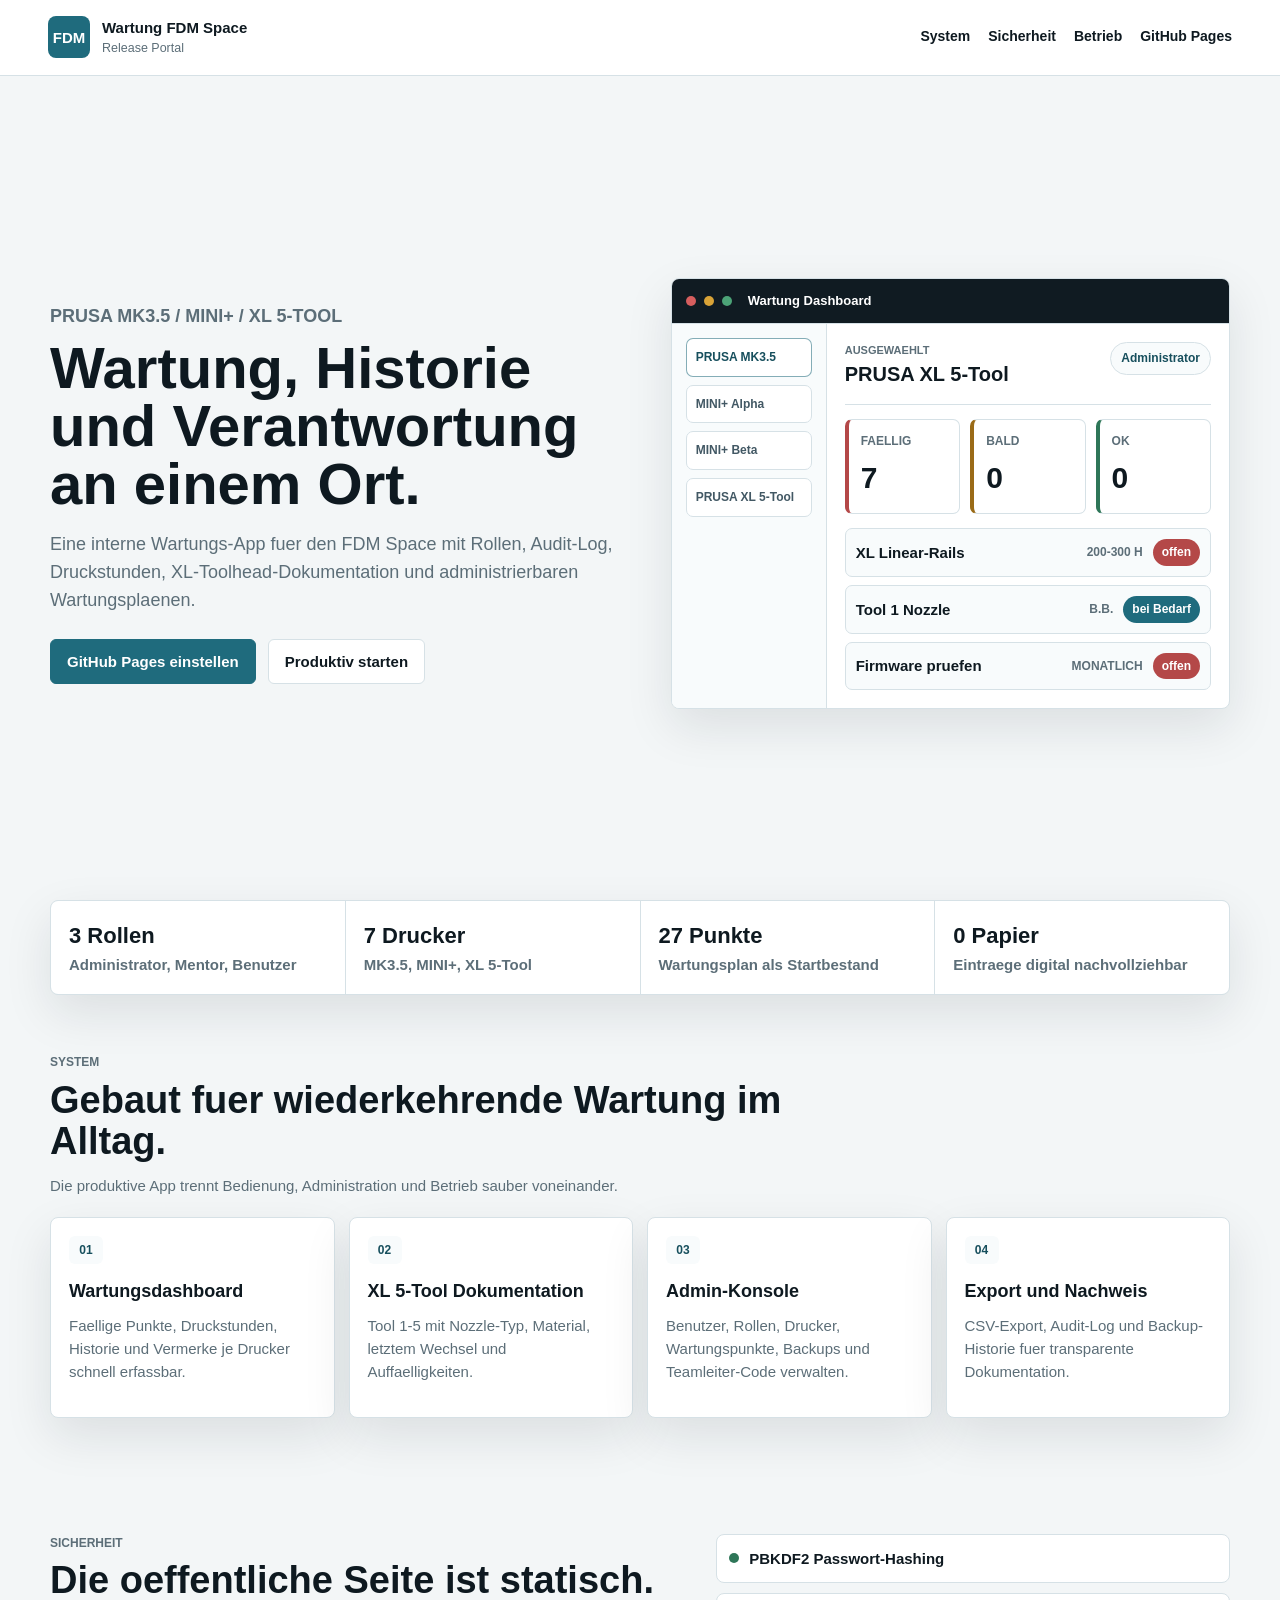
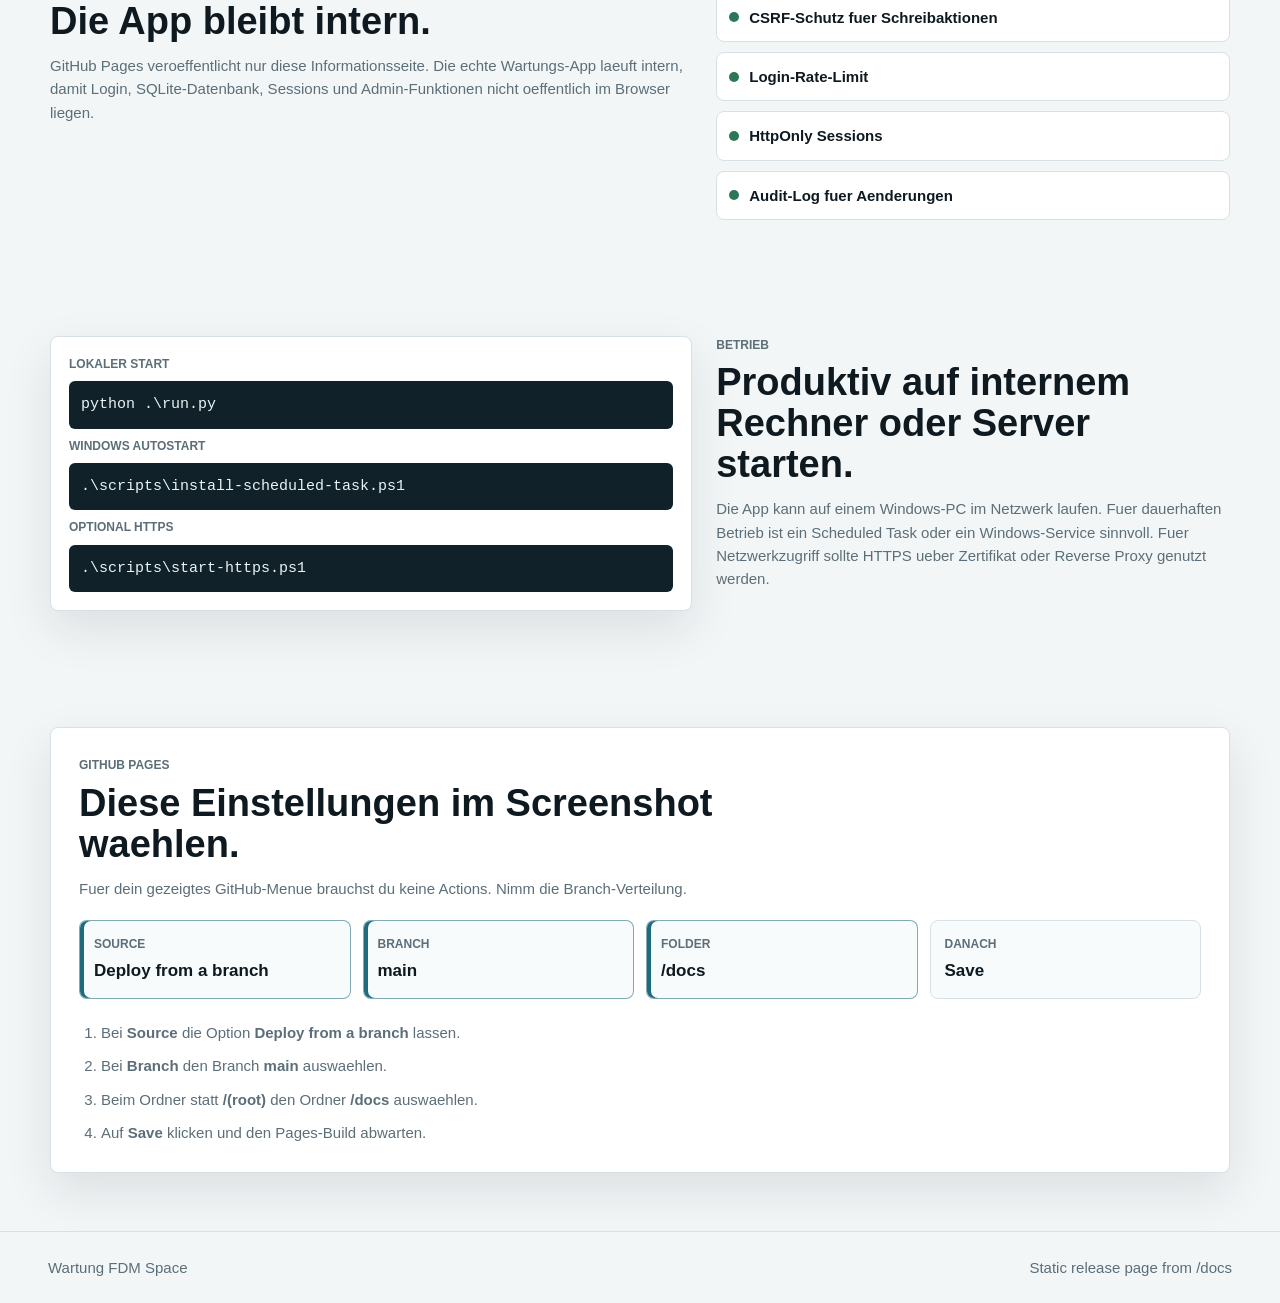
==== docs/index.html @ ca6643d9 "Version 1.0" ====
<!doctype html>
<html lang="de">
<head>
  <meta charset="utf-8">
  <meta name="viewport" content="width=device-width, initial-scale=1">
  <title>Wartung FDM Space</title>
  <meta name="description" content="Professionelle Wartungsverwaltung fuer PRUSA MK3.5, MINI+ und XL 5-Tool Drucker im FDM Space.">
  <meta name="theme-color" content="#1f6b7d">
  <link rel="stylesheet" href="assets/site.css">
</head>
<body>
  <header class="site-header">
    <a class="brand" href="#top" aria-label="Wartung FDM Space">
      <span class="brand-mark">FDM</span>
      <span>
        <strong>Wartung FDM Space</strong>
        <small>Release Portal</small>
      </span>
    </a>
    <nav aria-label="Seitennavigation">
      <a href="#system">System</a>
      <a href="#security">Sicherheit</a>
      <a href="#deployment">Betrieb</a>
      <a href="#pages">GitHub Pages</a>
    </nav>
  </header>

  <main id="top">
    <section class="hero">
      <div class="hero-copy">
        <p class="eyebrow">PRUSA MK3.5 / MINI+ / XL 5-Tool</p>
        <h1>Wartung, Historie und Verantwortung an einem Ort.</h1>
        <p>
          Eine interne Wartungs-App fuer den FDM Space mit Rollen, Audit-Log,
          Druckstunden, XL-Toolhead-Dokumentation und administrierbaren
          Wartungsplaenen.
        </p>
        <div class="hero-actions">
          <a class="button primary" href="#pages">GitHub Pages einstellen</a>
          <a class="button" href="#deployment">Produktiv starten</a>
        </div>
      </div>

      <section class="product-frame" aria-label="Dashboard Vorschau">
        <div class="product-toolbar">
          <span class="dot"></span>
          <span class="dot"></span>
          <span class="dot"></span>
          <strong>Wartung Dashboard</strong>
        </div>
        <div class="product-layout">
          <aside>
            <span class="active">PRUSA MK3.5</span>
            <span>MINI+ Alpha</span>
            <span>MINI+ Beta</span>
            <span>PRUSA XL 5-Tool</span>
          </aside>
          <div class="product-main">
            <div class="product-head">
              <div>
                <small>Ausgewaehlt</small>
                <strong>PRUSA XL 5-Tool</strong>
              </div>
              <em>Administrator</em>
            </div>
            <div class="metric-row">
              <article><span>Faellig</span><strong>7</strong></article>
              <article><span>Bald</span><strong>0</strong></article>
              <article><span>Ok</span><strong>0</strong></article>
            </div>
            <div class="task-list">
              <div><strong>XL Linear-Rails</strong><span>200-300 h</span><b>offen</b></div>
              <div><strong>Tool 1 Nozzle</strong><span>b.B.</span><b class="neutral">bei Bedarf</b></div>
              <div><strong>Firmware pruefen</strong><span>monatlich</span><b>offen</b></div>
            </div>
          </div>
        </div>
      </section>
    </section>

    <section class="trust-strip" aria-label="Kernfunktionen">
      <div><strong>3 Rollen</strong><span>Administrator, Mentor, Benutzer</span></div>
      <div><strong>7 Drucker</strong><span>MK3.5, MINI+, XL 5-Tool</span></div>
      <div><strong>27 Punkte</strong><span>Wartungsplan als Startbestand</span></div>
      <div><strong>0 Papier</strong><span>Eintraege digital nachvollziehbar</span></div>
    </section>

    <section id="system" class="section">
      <div class="section-title">
        <p class="eyebrow">System</p>
        <h2>Gebaut fuer wiederkehrende Wartung im Alltag.</h2>
        <p>Die produktive App trennt Bedienung, Administration und Betrieb sauber voneinander.</p>
      </div>
      <div class="cards">
        <article>
          <span class="card-kicker">01</span>
          <h3>Wartungsdashboard</h3>
          <p>Faellige Punkte, Druckstunden, Historie und Vermerke je Drucker schnell erfassbar.</p>
        </article>
        <article>
          <span class="card-kicker">02</span>
          <h3>XL 5-Tool Dokumentation</h3>
          <p>Tool 1-5 mit Nozzle-Typ, Material, letztem Wechsel und Auffaelligkeiten.</p>
        </article>
        <article>
          <span class="card-kicker">03</span>
          <h3>Admin-Konsole</h3>
          <p>Benutzer, Rollen, Drucker, Wartungspunkte, Backups und Teamleiter-Code verwalten.</p>
        </article>
        <article>
          <span class="card-kicker">04</span>
          <h3>Export und Nachweis</h3>
          <p>CSV-Export, Audit-Log und Backup-Historie fuer transparente Dokumentation.</p>
        </article>
      </div>
    </section>

    <section id="security" class="section split">
      <div>
        <p class="eyebrow">Sicherheit</p>
        <h2>Die oeffentliche Seite ist statisch. Die App bleibt intern.</h2>
        <p>
          GitHub Pages veroeffentlicht nur diese Informationsseite. Die echte Wartungs-App
          laeuft intern, damit Login, SQLite-Datenbank, Sessions und Admin-Funktionen
          nicht oeffentlich im Browser liegen.
        </p>
      </div>
      <div class="check-list">
        <span>PBKDF2 Passwort-Hashing</span>
        <span>CSRF-Schutz fuer Schreibaktionen</span>
        <span>Login-Rate-Limit</span>
        <span>HttpOnly Sessions</span>
        <span>Audit-Log fuer Aenderungen</span>
      </div>
    </section>

    <section id="deployment" class="section split reverse">
      <div class="code-card">
        <span>Lokaler Start</span>
        <code>python .\run.py</code>
        <span>Windows Autostart</span>
        <code>.\scripts\install-scheduled-task.ps1</code>
        <span>Optional HTTPS</span>
        <code>.\scripts\start-https.ps1</code>
      </div>
      <div>
        <p class="eyebrow">Betrieb</p>
        <h2>Produktiv auf internem Rechner oder Server starten.</h2>
        <p>
          Die App kann auf einem Windows-PC im Netzwerk laufen. Fuer dauerhaften Betrieb
          ist ein Scheduled Task oder ein Windows-Service sinnvoll. Fuer Netzwerkzugriff
          sollte HTTPS ueber Zertifikat oder Reverse Proxy genutzt werden.
        </p>
      </div>
    </section>

    <section id="pages" class="section pages-panel">
      <div class="section-title">
        <p class="eyebrow">GitHub Pages</p>
        <h2>Diese Einstellungen im Screenshot waehlen.</h2>
        <p>Fuer dein gezeigtes GitHub-Menue brauchst du keine Actions. Nimm die Branch-Verteilung.</p>
      </div>
      <div class="pages-grid">
        <article class="setting-card selected">
          <span>Source</span>
          <strong>Deploy from a branch</strong>
        </article>
        <article class="setting-card selected">
          <span>Branch</span>
          <strong>main</strong>
        </article>
        <article class="setting-card selected">
          <span>Folder</span>
          <strong>/docs</strong>
        </article>
        <article class="setting-card">
          <span>Danach</span>
          <strong>Save</strong>
        </article>
      </div>
      <ol class="steps">
        <li>Bei <strong>Source</strong> die Option <strong>Deploy from a branch</strong> lassen.</li>
        <li>Bei <strong>Branch</strong> den Branch <strong>main</strong> auswaehlen.</li>
        <li>Beim Ordner statt <strong>/(root)</strong> den Ordner <strong>/docs</strong> auswaehlen.</li>
        <li>Auf <strong>Save</strong> klicken und den Pages-Build abwarten.</li>
      </ol>
    </section>
  </main>

  <footer>
    <span>Wartung FDM Space</span>
    <span>Static release page from /docs</span>
  </footer>

  <script src="assets/site.js"></script>
</body>
</html>
---- docs/assets/site.css ----
:root {
  color-scheme: light;
  --bg: #f3f6f7;
  --panel: #ffffff;
  --panel-soft: #f8fbfc;
  --text: #0e1920;
  --muted: #5c6e78;
  --line: #d6e1e6;
  --accent: #1f6b7d;
  --accent-dark: #174f5d;
  --red: #b44848;
  --amber: #9a6b17;
  --green: #2e7658;
  --shadow: 0 18px 48px rgba(22, 34, 42, .10);
}

* {
  box-sizing: border-box;
}

html {
  scroll-behavior: smooth;
}

body {
  margin: 0;
  min-height: 100vh;
  background: var(--bg);
  color: var(--text);
  font: 15px/1.55 "Segoe UI", Arial, sans-serif;
  letter-spacing: 0;
}

a {
  color: inherit;
}

.site-header {
  position: sticky;
  top: 0;
  z-index: 10;
  display: flex;
  align-items: center;
  justify-content: space-between;
  gap: 24px;
  border-bottom: 1px solid var(--line);
  background: rgba(255, 255, 255, .95);
  backdrop-filter: blur(12px);
  padding: 16px 48px;
}

.brand {
  display: inline-flex;
  align-items: center;
  gap: 12px;
  text-decoration: none;
}

.brand-mark {
  display: inline-grid;
  place-items: center;
  width: 42px;
  height: 42px;
  border-radius: 8px;
  background: var(--accent);
  color: #fff;
  font-weight: 900;
}

.brand strong,
.brand small {
  display: block;
}

.brand small,
.eyebrow,
p,
li {
  color: var(--muted);
}

nav {
  display: flex;
  gap: 18px;
  font-size: 14px;
  font-weight: 800;
}

nav a {
  text-decoration: none;
}

main {
  width: min(1180px, calc(100% - 36px));
  margin: 0 auto;
}

.hero {
  display: grid;
  grid-template-columns: minmax(0, 1fr) minmax(390px, .95fr);
  gap: 32px;
  align-items: center;
  min-height: calc(100vh - 76px);
  padding: 56px 0 44px;
}

.hero-copy {
  min-width: 0;
}

.eyebrow {
  margin: 0 0 8px;
  font-size: 12px;
  font-weight: 900;
  text-transform: uppercase;
}

h1,
h2,
h3,
p {
  margin-top: 0;
}

h1 {
  max-width: 780px;
  margin-bottom: 18px;
  font-size: 58px;
  line-height: 1;
  overflow-wrap: normal;
}

h2 {
  margin-bottom: 12px;
  font-size: 38px;
  line-height: 1.08;
}

h3 {
  margin-bottom: 8px;
  font-size: 18px;
}

.hero-copy p {
  max-width: 620px;
  font-size: 18px;
}

.hero-actions {
  display: flex;
  flex-wrap: wrap;
  gap: 12px;
  margin-top: 24px;
}

.button {
  display: inline-flex;
  align-items: center;
  justify-content: center;
  min-height: 44px;
  border: 1px solid var(--line);
  border-radius: 6px;
  background: #fff;
  color: var(--text);
  font-weight: 900;
  padding: 10px 16px;
  text-decoration: none;
}

.button.primary {
  border-color: var(--accent);
  background: var(--accent);
  color: #fff;
}

.product-frame,
.trust-strip,
.code-card,
.cards article,
.pages-panel,
.not-found-card {
  border: 1px solid var(--line);
  border-radius: 8px;
  background: var(--panel);
  box-shadow: var(--shadow);
}

.product-frame {
  min-width: 0;
  overflow: hidden;
}

.product-toolbar {
  display: flex;
  align-items: center;
  gap: 8px;
  border-bottom: 1px solid var(--line);
  background: #101b22;
  color: #fff;
  padding: 12px 14px;
}

.product-toolbar strong {
  margin-left: 8px;
  font-size: 13px;
}

.dot {
  width: 10px;
  height: 10px;
  border-radius: 50%;
  background: #d2dde2;
}

.dot:first-child {
  background: #d65e5e;
}

.dot:nth-child(2) {
  background: #d9a337;
}

.dot:nth-child(3) {
  background: #4ca377;
}

.product-layout {
  display: grid;
  grid-template-columns: 155px minmax(0, 1fr);
  min-height: 360px;
}

.product-layout aside {
  display: grid;
  align-content: start;
  gap: 8px;
  border-right: 1px solid var(--line);
  background: var(--panel-soft);
  padding: 14px;
}

.product-layout aside span {
  display: block;
  border: 1px solid var(--line);
  border-radius: 7px;
  background: #fff;
  color: #425864;
  font-size: 12px;
  font-weight: 900;
  padding: 9px;
}

.product-layout aside .active {
  border-color: rgba(31, 107, 125, .55);
  color: var(--accent-dark);
}

.product-main {
  display: grid;
  gap: 14px;
  align-content: start;
  padding: 18px;
}

.product-head {
  display: flex;
  align-items: flex-start;
  justify-content: space-between;
  gap: 14px;
  border-bottom: 1px solid var(--line);
  padding-bottom: 14px;
}

.product-head small {
  display: block;
  color: var(--muted);
  font-size: 11px;
  font-weight: 900;
  text-transform: uppercase;
}

.product-head strong {
  display: block;
  font-size: 20px;
}

.product-head em {
  border: 1px solid var(--line);
  border-radius: 999px;
  background: var(--panel-soft);
  color: var(--accent-dark);
  font-size: 12px;
  font-style: normal;
  font-weight: 900;
  padding: 6px 10px;
}

.metric-row {
  display: grid;
  grid-template-columns: repeat(3, 1fr);
  gap: 10px;
}

.metric-row article {
  border: 1px solid var(--line);
  border-left: 4px solid var(--accent);
  border-radius: 7px;
  background: #fff;
  padding: 12px;
}

.metric-row article:first-child {
  border-left-color: var(--red);
}

.metric-row article:nth-child(2) {
  border-left-color: var(--amber);
}

.metric-row article:nth-child(3) {
  border-left-color: var(--green);
}

.metric-row span,
.task-list span {
  display: block;
  color: var(--muted);
  font-size: 12px;
  font-weight: 900;
  text-transform: uppercase;
}

.metric-row strong {
  display: block;
  margin-top: 4px;
  font-size: 30px;
}

.task-list {
  display: grid;
  gap: 8px;
}

.task-list div {
  display: grid;
  grid-template-columns: minmax(0, 1fr) auto auto;
  gap: 10px;
  align-items: center;
  border: 1px solid var(--line);
  border-radius: 7px;
  background: var(--panel-soft);
  padding: 10px;
}

.task-list strong {
  min-width: 0;
}

.task-list b {
  border-radius: 999px;
  background: var(--red);
  color: #fff;
  font-size: 12px;
  padding: 4px 9px;
}

.task-list b.neutral {
  background: var(--accent);
}

.trust-strip {
  display: grid;
  grid-template-columns: repeat(4, 1fr);
  gap: 1px;
  overflow: hidden;
  background: var(--line);
}

.trust-strip div {
  background: #fff;
  padding: 18px;
}

.trust-strip strong,
.trust-strip span {
  display: block;
}

.trust-strip strong {
  font-size: 22px;
}

.trust-strip span {
  color: var(--muted);
  font-weight: 700;
}

.section {
  padding: 58px 0;
}

.section-title {
  max-width: 760px;
  margin-bottom: 20px;
}

.cards {
  display: grid;
  grid-template-columns: repeat(4, 1fr);
  gap: 14px;
}

.cards article {
  padding: 18px;
}

.card-kicker {
  display: inline-flex;
  align-items: center;
  justify-content: center;
  width: 34px;
  height: 28px;
  border-radius: 6px;
  background: var(--panel-soft);
  color: var(--accent-dark);
  font-size: 12px;
  font-weight: 900;
  margin-bottom: 14px;
}

.split {
  display: grid;
  grid-template-columns: minmax(0, 1fr) minmax(320px, .8fr);
  gap: 24px;
  align-items: start;
}

.check-list {
  display: grid;
  gap: 10px;
}

.check-list span {
  display: flex;
  align-items: center;
  gap: 10px;
  border: 1px solid var(--line);
  border-radius: 8px;
  background: #fff;
  font-weight: 900;
  padding: 12px;
}

.check-list span::before {
  content: "";
  width: 10px;
  height: 10px;
  border-radius: 50%;
  background: var(--green);
  flex: 0 0 auto;
}

.code-card {
  display: grid;
  gap: 8px;
  padding: 18px;
}

.code-card span {
  color: var(--muted);
  font-size: 12px;
  font-weight: 900;
  text-transform: uppercase;
}

code {
  display: block;
  overflow-x: auto;
  border-radius: 6px;
  background: #102129;
  color: #eaf4f6;
  padding: 12px;
}

.pages-panel {
  margin: 58px 0;
  padding: 28px;
}

.pages-grid {
  display: grid;
  grid-template-columns: repeat(4, 1fr);
  gap: 12px;
  margin: 18px 0 22px;
}

.setting-card {
  border: 1px solid var(--line);
  border-radius: 8px;
  background: var(--panel-soft);
  padding: 14px;
}

.setting-card.selected {
  border-color: rgba(31, 107, 125, .55);
  box-shadow: inset 4px 0 0 var(--accent);
}

.setting-card span,
.setting-card strong {
  display: block;
}

.setting-card span {
  color: var(--muted);
  font-size: 12px;
  font-weight: 900;
  text-transform: uppercase;
}

.setting-card strong {
  margin-top: 4px;
  font-size: 17px;
}

.steps {
  display: grid;
  gap: 10px;
  margin: 0;
  padding-left: 22px;
}

footer {
  display: flex;
  justify-content: space-between;
  gap: 16px;
  border-top: 1px solid var(--line);
  margin-top: 40px;
  padding: 24px 48px;
  color: var(--muted);
}

.not-found {
  display: grid;
  place-items: center;
  padding: 24px;
}

.not-found-card {
  width: min(520px, 100%);
  padding: 28px;
}

@media (max-width: 980px) {
  .site-header,
  footer {
    align-items: flex-start;
    flex-direction: column;
    padding-left: 24px;
    padding-right: 24px;
  }

  nav {
    flex-wrap: wrap;
  }

  .hero,
  .split,
  .cards,
  .trust-strip,
  .pages-grid {
    grid-template-columns: 1fr;
  }

  .hero {
    min-height: auto;
  }

  h1 {
    font-size: 42px;
    overflow-wrap: anywhere;
  }

  h2 {
    font-size: 30px;
  }
}

@media (max-width: 620px) {
  main {
    width: min(100% - 24px, 1180px);
  }

  .site-header {
    position: static;
  }

  .product-layout,
  .metric-row,
  .task-list div {
    grid-template-columns: 1fr;
  }

  .product-layout aside {
    border-right: 0;
    border-bottom: 1px solid var(--line);
  }

  .product-head {
    flex-direction: column;
  }

  .pages-panel {
    padding: 18px;
  }
}
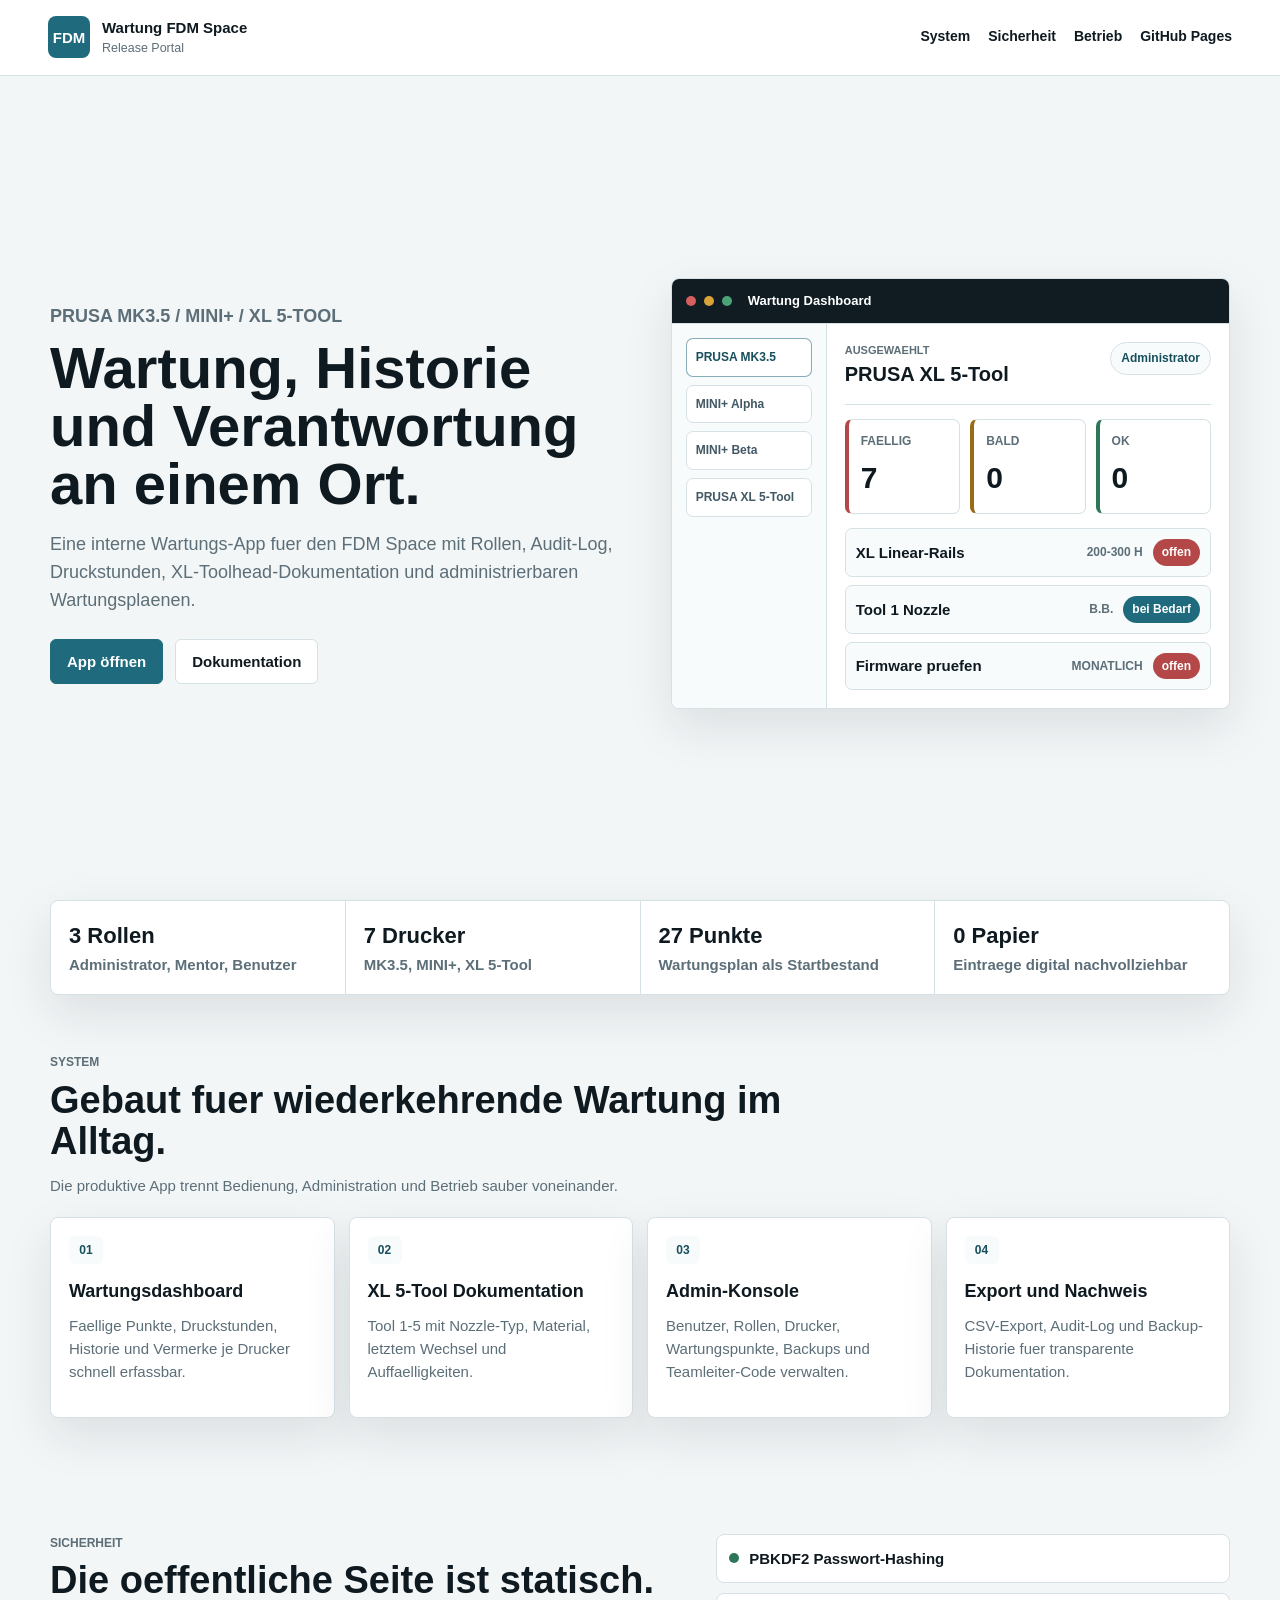
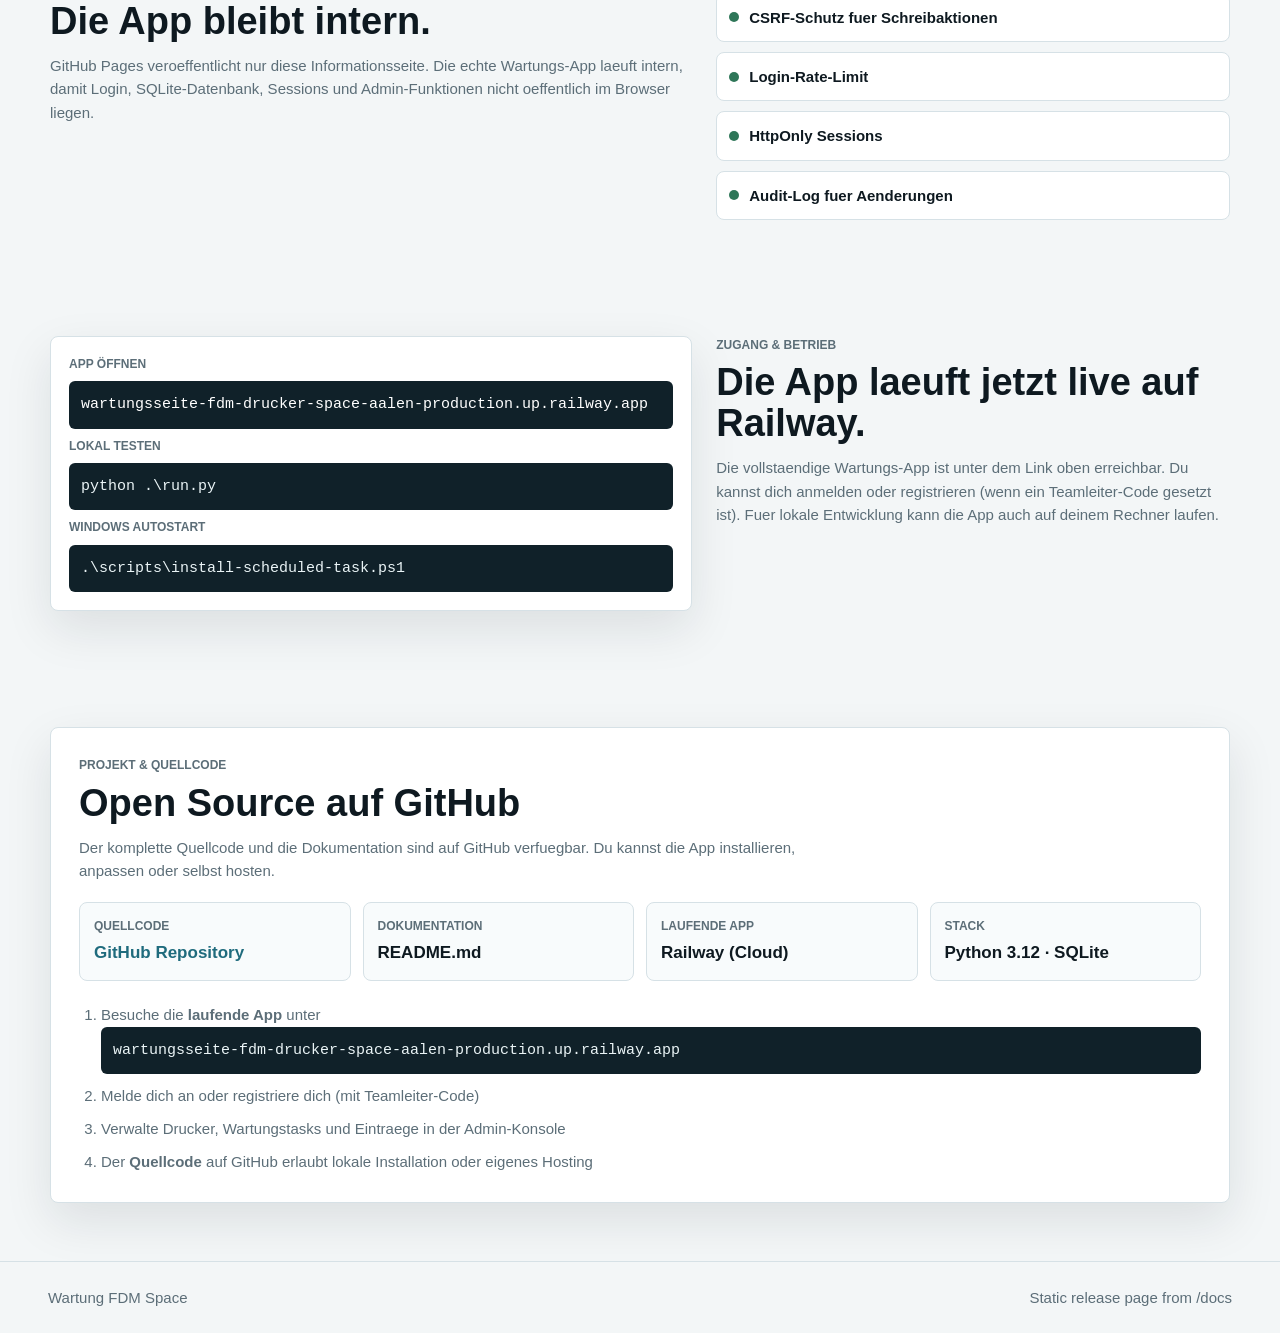
==== commit 2e13d5c7: "Version 2.2" ====
--- a/docs/index.html
+++ b/docs/index.html
@@ -36,8 +36,8 @@
           Wartungsplaenen.
         </p>
         <div class="hero-actions">
-          <a class="button primary" href="#pages">GitHub Pages einstellen</a>
-          <a class="button" href="#deployment">Produktiv starten</a>
+          <a class="button primary" href="https://wartungsseite-fdm-drucker-space-aalen-production.up.railway.app/" target="_blank">App öffnen</a>
+          <a class="button" href="#deployment">Dokumentation</a>
         </div>
       </div>
 
@@ -136,53 +136,53 @@
 
     <section id="deployment" class="section split reverse">
       <div class="code-card">
-        <span>Lokaler Start</span>
+        <span>App öffnen</span>
+        <code><a href="https://wartungsseite-fdm-drucker-space-aalen-production.up.railway.app/" target="_blank" style="color: #fff; text-decoration: none;">wartungsseite-fdm-drucker-space-aalen-production.up.railway.app</a></code>
+        <span>Lokal testen</span>
         <code>python .\run.py</code>
         <span>Windows Autostart</span>
         <code>.\scripts\install-scheduled-task.ps1</code>
-        <span>Optional HTTPS</span>
-        <code>.\scripts\start-https.ps1</code>
       </div>
       <div>
-        <p class="eyebrow">Betrieb</p>
-        <h2>Produktiv auf internem Rechner oder Server starten.</h2>
+        <p class="eyebrow">Zugang & Betrieb</p>
+        <h2>Die App laeuft jetzt live auf Railway.</h2>
         <p>
-          Die App kann auf einem Windows-PC im Netzwerk laufen. Fuer dauerhaften Betrieb
-          ist ein Scheduled Task oder ein Windows-Service sinnvoll. Fuer Netzwerkzugriff
-          sollte HTTPS ueber Zertifikat oder Reverse Proxy genutzt werden.
+          Die vollstaendige Wartungs-App ist unter dem Link oben erreichbar.
+          Du kannst dich anmelden oder registrieren (wenn ein Teamleiter-Code gesetzt ist).
+          Fuer lokale Entwicklung kann die App auch auf deinem Rechner laufen.
         </p>
       </div>
     </section>
 
     <section id="pages" class="section pages-panel">
       <div class="section-title">
-        <p class="eyebrow">GitHub Pages</p>
-        <h2>Diese Einstellungen im Screenshot waehlen.</h2>
-        <p>Fuer dein gezeigtes GitHub-Menue brauchst du keine Actions. Nimm die Branch-Verteilung.</p>
+        <p class="eyebrow">Projekt & Quellcode</p>
+        <h2>Open Source auf GitHub</h2>
+        <p>Der komplette Quellcode und die Dokumentation sind auf GitHub verfuegbar. Du kannst die App installieren, anpassen oder selbst hosten.</p>
       </div>
       <div class="pages-grid">
-        <article class="setting-card selected">
-          <span>Source</span>
-          <strong>Deploy from a branch</strong>
-        </article>
-        <article class="setting-card selected">
-          <span>Branch</span>
-          <strong>main</strong>
-        </article>
-        <article class="setting-card selected">
-          <span>Folder</span>
-          <strong>/docs</strong>
+        <article class="setting-card">
+          <span>Quellcode</span>
+          <strong><a href="https://github.com" target="_blank" style="color: #1f6b7d; text-decoration: none;">GitHub Repository</a></strong>
         </article>
         <article class="setting-card">
-          <span>Danach</span>
-          <strong>Save</strong>
+          <span>Dokumentation</span>
+          <strong>README.md</strong>
+        </article>
+        <article class="setting-card">
+          <span>Laufende App</span>
+          <strong>Railway (Cloud)</strong>
+        </article>
+        <article class="setting-card">
+          <span>Stack</span>
+          <strong>Python 3.12 · SQLite</strong>
         </article>
       </div>
       <ol class="steps">
-        <li>Bei <strong>Source</strong> die Option <strong>Deploy from a branch</strong> lassen.</li>
-        <li>Bei <strong>Branch</strong> den Branch <strong>main</strong> auswaehlen.</li>
-        <li>Beim Ordner statt <strong>/(root)</strong> den Ordner <strong>/docs</strong> auswaehlen.</li>
-        <li>Auf <strong>Save</strong> klicken und den Pages-Build abwarten.</li>
+        <li>Besuche die <strong>laufende App</strong> unter <code>wartungsseite-fdm-drucker-space-aalen-production.up.railway.app</code></li>
+        <li>Melde dich an oder registriere dich (mit Teamleiter-Code)</li>
+        <li>Verwalte Drucker, Wartungstasks und Eintraege in der Admin-Konsole</li>
+        <li>Der <strong>Quellcode</strong> auf GitHub erlaubt lokale Installation oder eigenes Hosting</li>
       </ol>
     </section>
   </main>
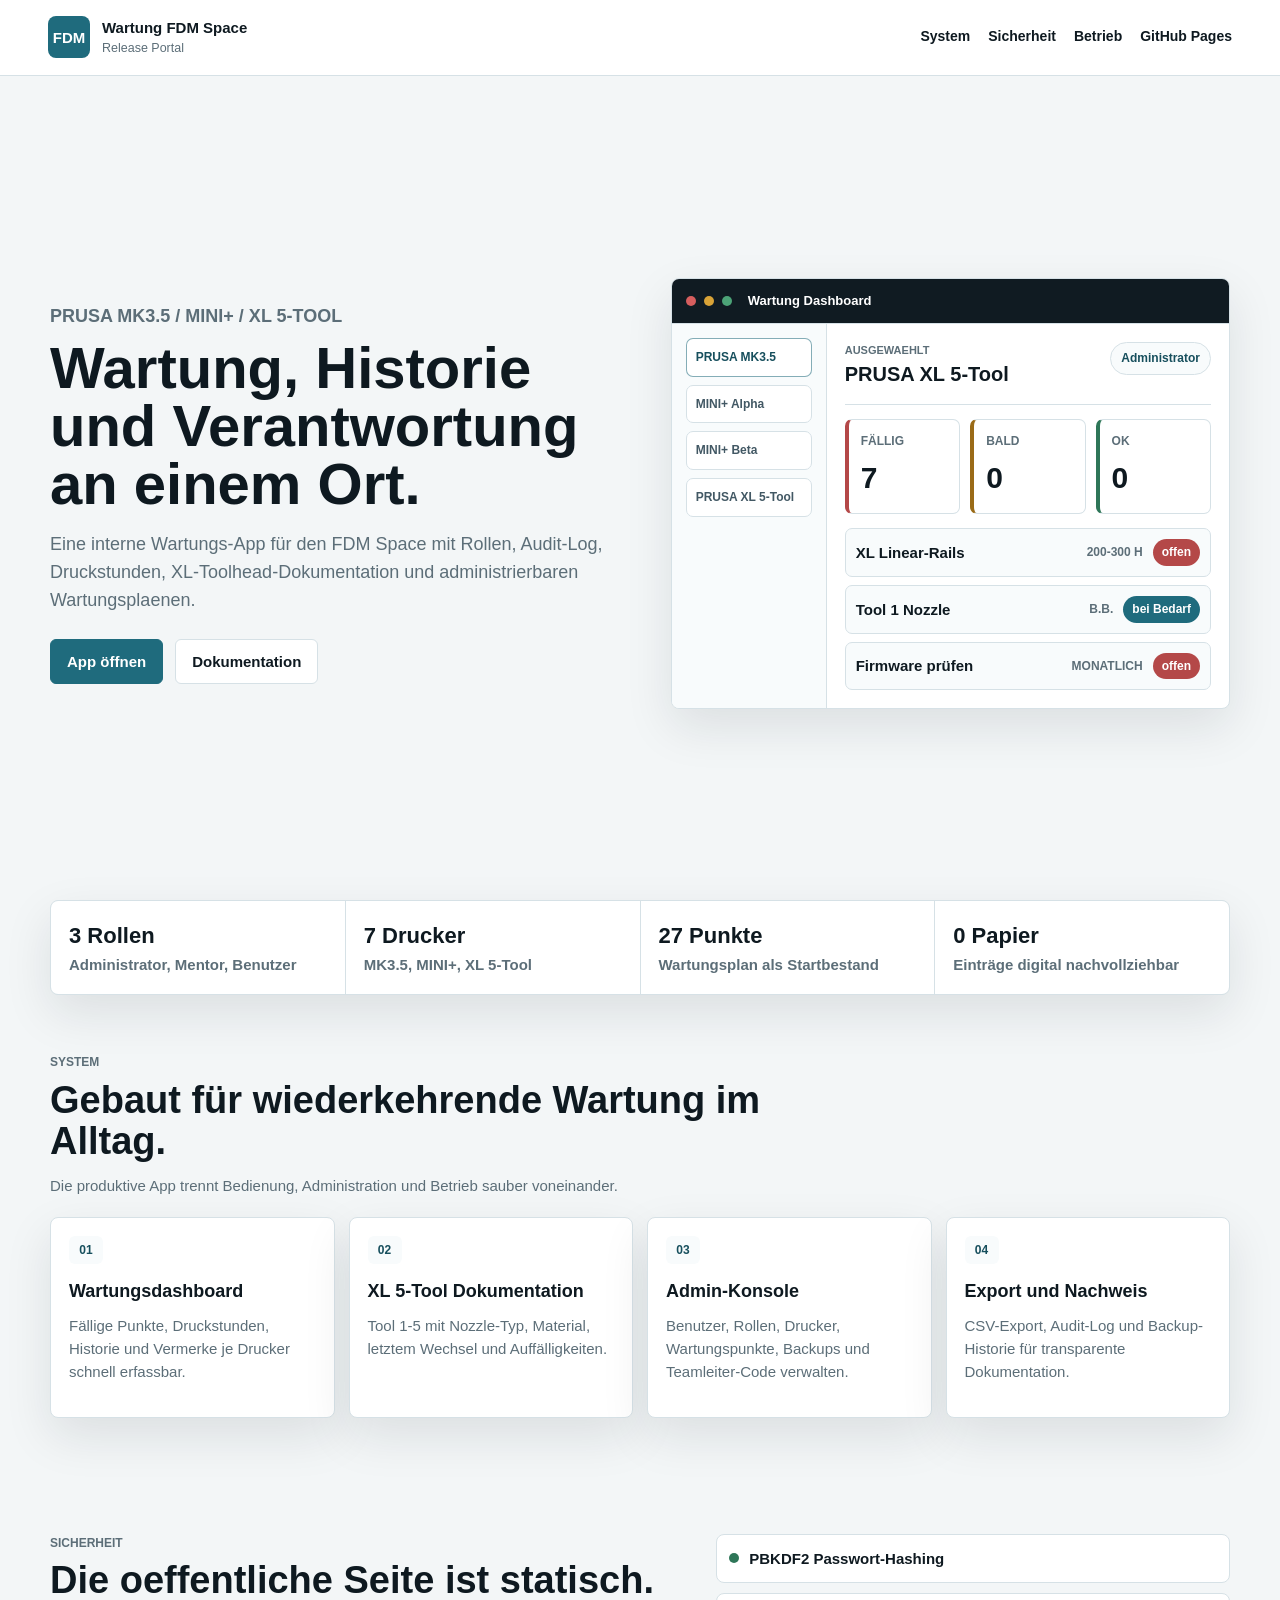
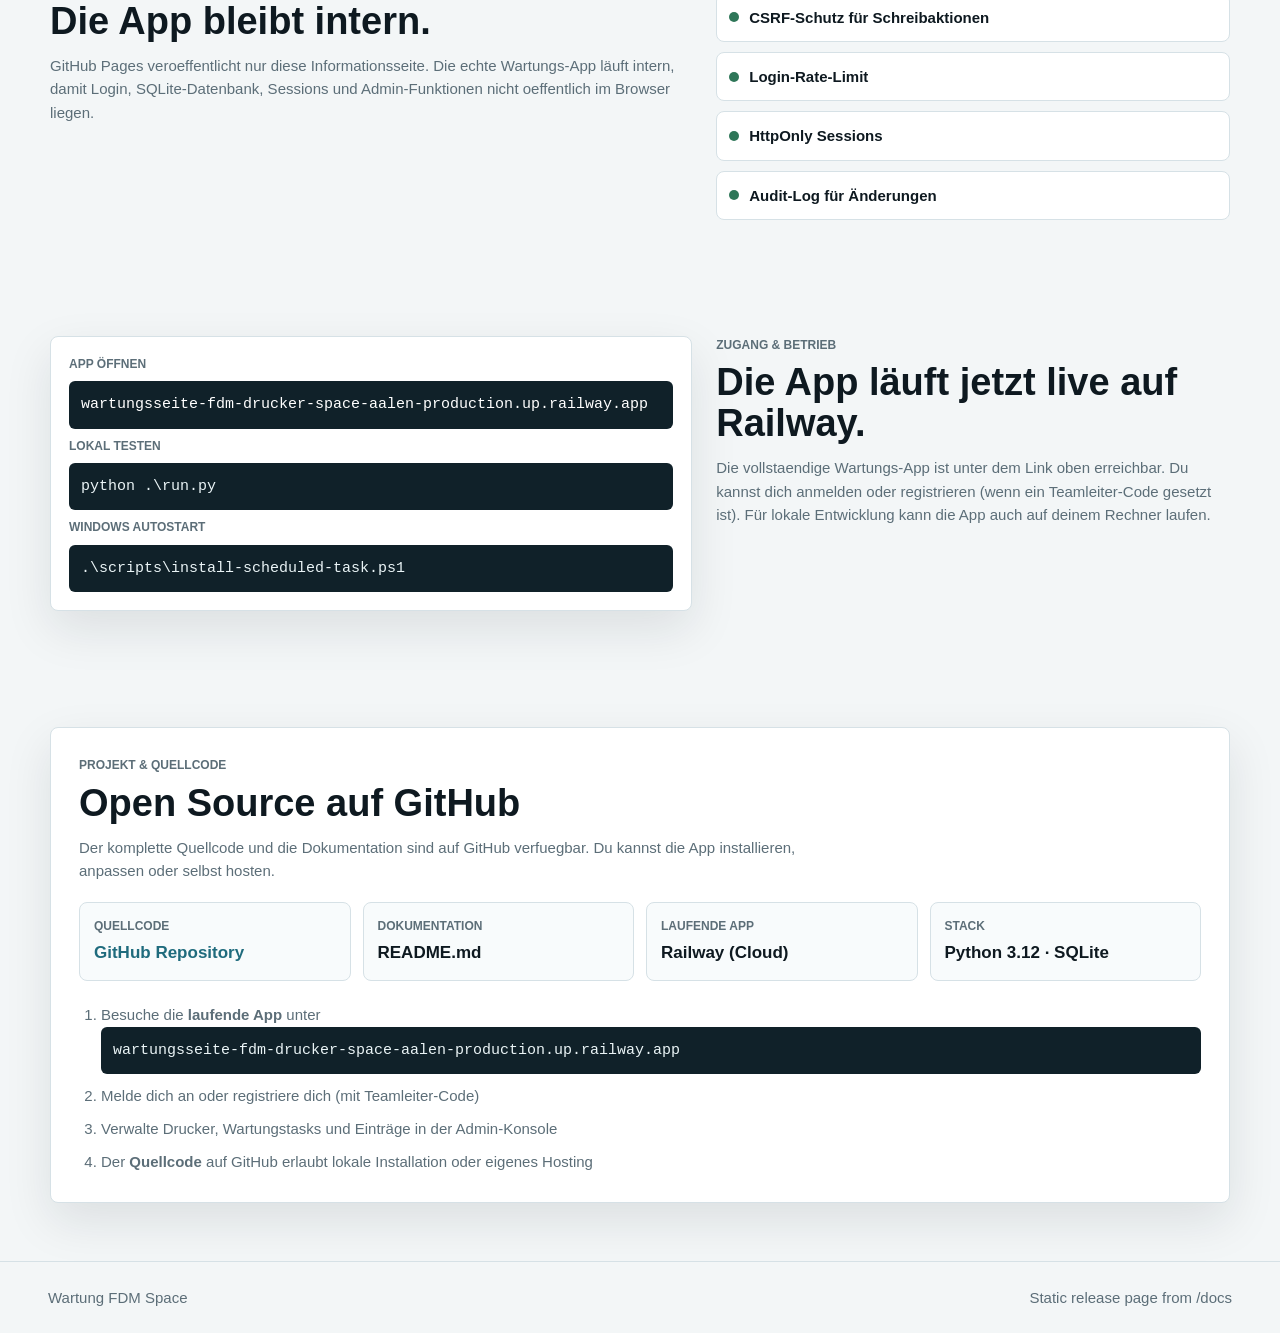
==== commit e7db3cdc: "Version 3.0" ====
--- a/docs/index.html
+++ b/docs/index.html
@@ -1,197 +1,197 @@
-<!doctype html>
-<html lang="de">
-<head>
-  <meta charset="utf-8">
-  <meta name="viewport" content="width=device-width, initial-scale=1">
-  <title>Wartung FDM Space</title>
-  <meta name="description" content="Professionelle Wartungsverwaltung fuer PRUSA MK3.5, MINI+ und XL 5-Tool Drucker im FDM Space.">
-  <meta name="theme-color" content="#1f6b7d">
-  <link rel="stylesheet" href="assets/site.css">
-</head>
-<body>
-  <header class="site-header">
-    <a class="brand" href="#top" aria-label="Wartung FDM Space">
-      <span class="brand-mark">FDM</span>
-      <span>
-        <strong>Wartung FDM Space</strong>
-        <small>Release Portal</small>
-      </span>
-    </a>
-    <nav aria-label="Seitennavigation">
-      <a href="#system">System</a>
-      <a href="#security">Sicherheit</a>
-      <a href="#deployment">Betrieb</a>
-      <a href="#pages">GitHub Pages</a>
-    </nav>
-  </header>
-
-  <main id="top">
-    <section class="hero">
-      <div class="hero-copy">
-        <p class="eyebrow">PRUSA MK3.5 / MINI+ / XL 5-Tool</p>
-        <h1>Wartung, Historie und Verantwortung an einem Ort.</h1>
-        <p>
-          Eine interne Wartungs-App fuer den FDM Space mit Rollen, Audit-Log,
-          Druckstunden, XL-Toolhead-Dokumentation und administrierbaren
-          Wartungsplaenen.
-        </p>
-        <div class="hero-actions">
-          <a class="button primary" href="https://wartungsseite-fdm-drucker-space-aalen-production.up.railway.app/" target="_blank">App öffnen</a>
-          <a class="button" href="#deployment">Dokumentation</a>
-        </div>
-      </div>
-
-      <section class="product-frame" aria-label="Dashboard Vorschau">
-        <div class="product-toolbar">
-          <span class="dot"></span>
-          <span class="dot"></span>
-          <span class="dot"></span>
-          <strong>Wartung Dashboard</strong>
-        </div>
-        <div class="product-layout">
-          <aside>
-            <span class="active">PRUSA MK3.5</span>
-            <span>MINI+ Alpha</span>
-            <span>MINI+ Beta</span>
-            <span>PRUSA XL 5-Tool</span>
-          </aside>
-          <div class="product-main">
-            <div class="product-head">
-              <div>
-                <small>Ausgewaehlt</small>
-                <strong>PRUSA XL 5-Tool</strong>
-              </div>
-              <em>Administrator</em>
-            </div>
-            <div class="metric-row">
-              <article><span>Faellig</span><strong>7</strong></article>
-              <article><span>Bald</span><strong>0</strong></article>
-              <article><span>Ok</span><strong>0</strong></article>
-            </div>
-            <div class="task-list">
-              <div><strong>XL Linear-Rails</strong><span>200-300 h</span><b>offen</b></div>
-              <div><strong>Tool 1 Nozzle</strong><span>b.B.</span><b class="neutral">bei Bedarf</b></div>
-              <div><strong>Firmware pruefen</strong><span>monatlich</span><b>offen</b></div>
-            </div>
-          </div>
-        </div>
-      </section>
-    </section>
-
-    <section class="trust-strip" aria-label="Kernfunktionen">
-      <div><strong>3 Rollen</strong><span>Administrator, Mentor, Benutzer</span></div>
-      <div><strong>7 Drucker</strong><span>MK3.5, MINI+, XL 5-Tool</span></div>
-      <div><strong>27 Punkte</strong><span>Wartungsplan als Startbestand</span></div>
-      <div><strong>0 Papier</strong><span>Eintraege digital nachvollziehbar</span></div>
-    </section>
-
-    <section id="system" class="section">
-      <div class="section-title">
-        <p class="eyebrow">System</p>
-        <h2>Gebaut fuer wiederkehrende Wartung im Alltag.</h2>
-        <p>Die produktive App trennt Bedienung, Administration und Betrieb sauber voneinander.</p>
-      </div>
-      <div class="cards">
-        <article>
-          <span class="card-kicker">01</span>
-          <h3>Wartungsdashboard</h3>
-          <p>Faellige Punkte, Druckstunden, Historie und Vermerke je Drucker schnell erfassbar.</p>
-        </article>
-        <article>
-          <span class="card-kicker">02</span>
-          <h3>XL 5-Tool Dokumentation</h3>
-          <p>Tool 1-5 mit Nozzle-Typ, Material, letztem Wechsel und Auffaelligkeiten.</p>
-        </article>
-        <article>
-          <span class="card-kicker">03</span>
-          <h3>Admin-Konsole</h3>
-          <p>Benutzer, Rollen, Drucker, Wartungspunkte, Backups und Teamleiter-Code verwalten.</p>
-        </article>
-        <article>
-          <span class="card-kicker">04</span>
-          <h3>Export und Nachweis</h3>
-          <p>CSV-Export, Audit-Log und Backup-Historie fuer transparente Dokumentation.</p>
-        </article>
-      </div>
-    </section>
-
-    <section id="security" class="section split">
-      <div>
-        <p class="eyebrow">Sicherheit</p>
-        <h2>Die oeffentliche Seite ist statisch. Die App bleibt intern.</h2>
-        <p>
-          GitHub Pages veroeffentlicht nur diese Informationsseite. Die echte Wartungs-App
-          laeuft intern, damit Login, SQLite-Datenbank, Sessions und Admin-Funktionen
-          nicht oeffentlich im Browser liegen.
-        </p>
-      </div>
-      <div class="check-list">
-        <span>PBKDF2 Passwort-Hashing</span>
-        <span>CSRF-Schutz fuer Schreibaktionen</span>
-        <span>Login-Rate-Limit</span>
-        <span>HttpOnly Sessions</span>
-        <span>Audit-Log fuer Aenderungen</span>
-      </div>
-    </section>
-
-    <section id="deployment" class="section split reverse">
-      <div class="code-card">
-        <span>App öffnen</span>
-        <code><a href="https://wartungsseite-fdm-drucker-space-aalen-production.up.railway.app/" target="_blank" style="color: #fff; text-decoration: none;">wartungsseite-fdm-drucker-space-aalen-production.up.railway.app</a></code>
-        <span>Lokal testen</span>
-        <code>python .\run.py</code>
-        <span>Windows Autostart</span>
-        <code>.\scripts\install-scheduled-task.ps1</code>
-      </div>
-      <div>
-        <p class="eyebrow">Zugang & Betrieb</p>
-        <h2>Die App laeuft jetzt live auf Railway.</h2>
-        <p>
-          Die vollstaendige Wartungs-App ist unter dem Link oben erreichbar.
-          Du kannst dich anmelden oder registrieren (wenn ein Teamleiter-Code gesetzt ist).
-          Fuer lokale Entwicklung kann die App auch auf deinem Rechner laufen.
-        </p>
-      </div>
-    </section>
-
-    <section id="pages" class="section pages-panel">
-      <div class="section-title">
-        <p class="eyebrow">Projekt & Quellcode</p>
-        <h2>Open Source auf GitHub</h2>
-        <p>Der komplette Quellcode und die Dokumentation sind auf GitHub verfuegbar. Du kannst die App installieren, anpassen oder selbst hosten.</p>
-      </div>
-      <div class="pages-grid">
-        <article class="setting-card">
-          <span>Quellcode</span>
-          <strong><a href="https://github.com" target="_blank" style="color: #1f6b7d; text-decoration: none;">GitHub Repository</a></strong>
-        </article>
-        <article class="setting-card">
-          <span>Dokumentation</span>
-          <strong>README.md</strong>
-        </article>
-        <article class="setting-card">
-          <span>Laufende App</span>
-          <strong>Railway (Cloud)</strong>
-        </article>
-        <article class="setting-card">
-          <span>Stack</span>
-          <strong>Python 3.12 · SQLite</strong>
-        </article>
-      </div>
-      <ol class="steps">
-        <li>Besuche die <strong>laufende App</strong> unter <code>wartungsseite-fdm-drucker-space-aalen-production.up.railway.app</code></li>
-        <li>Melde dich an oder registriere dich (mit Teamleiter-Code)</li>
-        <li>Verwalte Drucker, Wartungstasks und Eintraege in der Admin-Konsole</li>
-        <li>Der <strong>Quellcode</strong> auf GitHub erlaubt lokale Installation oder eigenes Hosting</li>
-      </ol>
-    </section>
-  </main>
-
-  <footer>
-    <span>Wartung FDM Space</span>
-    <span>Static release page from /docs</span>
-  </footer>
-
-  <script src="assets/site.js"></script>
-</body>
-</html>
+<!doctype html>
+<html lang="de">
+<head>
+  <meta charset="utf-8">
+  <meta name="viewport" content="width=device-width, initial-scale=1">
+  <title>Wartung FDM Space</title>
+  <meta name="description" content="Professionelle Wartungsverwaltung für PRUSA MK3.5, MINI+ und XL 5-Tool Drucker im FDM Space.">
+  <meta name="theme-color" content="#1f6b7d">
+  <link rel="stylesheet" href="assets/site.css">
+</head>
+<body>
+  <header class="site-header">
+    <a class="brand" href="#top" aria-label="Wartung FDM Space">
+      <span class="brand-mark">FDM</span>
+      <span>
+        <strong>Wartung FDM Space</strong>
+        <small>Release Portal</small>
+      </span>
+    </a>
+    <nav aria-label="Seitennavigation">
+      <a href="#system">System</a>
+      <a href="#security">Sicherheit</a>
+      <a href="#deployment">Betrieb</a>
+      <a href="#pages">GitHub Pages</a>
+    </nav>
+  </header>
+
+  <main id="top">
+    <section class="hero">
+      <div class="hero-copy">
+        <p class="eyebrow">PRUSA MK3.5 / MINI+ / XL 5-Tool</p>
+        <h1>Wartung, Historie und Verantwortung an einem Ort.</h1>
+        <p>
+          Eine interne Wartungs-App für den FDM Space mit Rollen, Audit-Log,
+          Druckstunden, XL-Toolhead-Dokumentation und administrierbaren
+          Wartungsplaenen.
+        </p>
+        <div class="hero-actions">
+          <a class="button primary" href="https://wartungsseite-fdm-drucker-space-aalen-production.up.railway.app/" target="_blank">App öffnen</a>
+          <a class="button" href="#deployment">Dokumentation</a>
+        </div>
+      </div>
+
+      <section class="product-frame" aria-label="Dashboard Vorschau">
+        <div class="product-toolbar">
+          <span class="dot"></span>
+          <span class="dot"></span>
+          <span class="dot"></span>
+          <strong>Wartung Dashboard</strong>
+        </div>
+        <div class="product-layout">
+          <aside>
+            <span class="active">PRUSA MK3.5</span>
+            <span>MINI+ Alpha</span>
+            <span>MINI+ Beta</span>
+            <span>PRUSA XL 5-Tool</span>
+          </aside>
+          <div class="product-main">
+            <div class="product-head">
+              <div>
+                <small>Ausgewaehlt</small>
+                <strong>PRUSA XL 5-Tool</strong>
+              </div>
+              <em>Administrator</em>
+            </div>
+            <div class="metric-row">
+              <article><span>Fällig</span><strong>7</strong></article>
+              <article><span>Bald</span><strong>0</strong></article>
+              <article><span>Ok</span><strong>0</strong></article>
+            </div>
+            <div class="task-list">
+              <div><strong>XL Linear-Rails</strong><span>200-300 h</span><b>offen</b></div>
+              <div><strong>Tool 1 Nozzle</strong><span>b.B.</span><b class="neutral">bei Bedarf</b></div>
+              <div><strong>Firmware prüfen</strong><span>monatlich</span><b>offen</b></div>
+            </div>
+          </div>
+        </div>
+      </section>
+    </section>
+
+    <section class="trust-strip" aria-label="Kernfunktionen">
+      <div><strong>3 Rollen</strong><span>Administrator, Mentor, Benutzer</span></div>
+      <div><strong>7 Drucker</strong><span>MK3.5, MINI+, XL 5-Tool</span></div>
+      <div><strong>27 Punkte</strong><span>Wartungsplan als Startbestand</span></div>
+      <div><strong>0 Papier</strong><span>Einträge digital nachvollziehbar</span></div>
+    </section>
+
+    <section id="system" class="section">
+      <div class="section-title">
+        <p class="eyebrow">System</p>
+        <h2>Gebaut für wiederkehrende Wartung im Alltag.</h2>
+        <p>Die produktive App trennt Bedienung, Administration und Betrieb sauber voneinander.</p>
+      </div>
+      <div class="cards">
+        <article>
+          <span class="card-kicker">01</span>
+          <h3>Wartungsdashboard</h3>
+          <p>Fällige Punkte, Druckstunden, Historie und Vermerke je Drucker schnell erfassbar.</p>
+        </article>
+        <article>
+          <span class="card-kicker">02</span>
+          <h3>XL 5-Tool Dokumentation</h3>
+          <p>Tool 1-5 mit Nozzle-Typ, Material, letztem Wechsel und Auffälligkeiten.</p>
+        </article>
+        <article>
+          <span class="card-kicker">03</span>
+          <h3>Admin-Konsole</h3>
+          <p>Benutzer, Rollen, Drucker, Wartungspunkte, Backups und Teamleiter-Code verwalten.</p>
+        </article>
+        <article>
+          <span class="card-kicker">04</span>
+          <h3>Export und Nachweis</h3>
+          <p>CSV-Export, Audit-Log und Backup-Historie für transparente Dokumentation.</p>
+        </article>
+      </div>
+    </section>
+
+    <section id="security" class="section split">
+      <div>
+        <p class="eyebrow">Sicherheit</p>
+        <h2>Die oeffentliche Seite ist statisch. Die App bleibt intern.</h2>
+        <p>
+          GitHub Pages veroeffentlicht nur diese Informationsseite. Die echte Wartungs-App
+          läuft intern, damit Login, SQLite-Datenbank, Sessions und Admin-Funktionen
+          nicht oeffentlich im Browser liegen.
+        </p>
+      </div>
+      <div class="check-list">
+        <span>PBKDF2 Passwort-Hashing</span>
+        <span>CSRF-Schutz für Schreibaktionen</span>
+        <span>Login-Rate-Limit</span>
+        <span>HttpOnly Sessions</span>
+        <span>Audit-Log für Änderungen</span>
+      </div>
+    </section>
+
+    <section id="deployment" class="section split reverse">
+      <div class="code-card">
+        <span>App öffnen</span>
+        <code><a href="https://wartungsseite-fdm-drucker-space-aalen-production.up.railway.app/" target="_blank" style="color: #fff; text-decoration: none;">wartungsseite-fdm-drucker-space-aalen-production.up.railway.app</a></code>
+        <span>Lokal testen</span>
+        <code>python .\run.py</code>
+        <span>Windows Autostart</span>
+        <code>.\scripts\install-scheduled-task.ps1</code>
+      </div>
+      <div>
+        <p class="eyebrow">Zugang & Betrieb</p>
+        <h2>Die App läuft jetzt live auf Railway.</h2>
+        <p>
+          Die vollstaendige Wartungs-App ist unter dem Link oben erreichbar.
+          Du kannst dich anmelden oder registrieren (wenn ein Teamleiter-Code gesetzt ist).
+          Für lokale Entwicklung kann die App auch auf deinem Rechner laufen.
+        </p>
+      </div>
+    </section>
+
+    <section id="pages" class="section pages-panel">
+      <div class="section-title">
+        <p class="eyebrow">Projekt & Quellcode</p>
+        <h2>Open Source auf GitHub</h2>
+        <p>Der komplette Quellcode und die Dokumentation sind auf GitHub verfuegbar. Du kannst die App installieren, anpassen oder selbst hosten.</p>
+      </div>
+      <div class="pages-grid">
+        <article class="setting-card">
+          <span>Quellcode</span>
+          <strong><a href="https://github.com" target="_blank" style="color: #1f6b7d; text-decoration: none;">GitHub Repository</a></strong>
+        </article>
+        <article class="setting-card">
+          <span>Dokumentation</span>
+          <strong>README.md</strong>
+        </article>
+        <article class="setting-card">
+          <span>Laufende App</span>
+          <strong>Railway (Cloud)</strong>
+        </article>
+        <article class="setting-card">
+          <span>Stack</span>
+          <strong>Python 3.12 · SQLite</strong>
+        </article>
+      </div>
+      <ol class="steps">
+        <li>Besuche die <strong>laufende App</strong> unter <code>wartungsseite-fdm-drucker-space-aalen-production.up.railway.app</code></li>
+        <li>Melde dich an oder registriere dich (mit Teamleiter-Code)</li>
+        <li>Verwalte Drucker, Wartungstasks und Einträge in der Admin-Konsole</li>
+        <li>Der <strong>Quellcode</strong> auf GitHub erlaubt lokale Installation oder eigenes Hosting</li>
+      </ol>
+    </section>
+  </main>
+
+  <footer>
+    <span>Wartung FDM Space</span>
+    <span>Static release page from /docs</span>
+  </footer>
+
+  <script src="assets/site.js"></script>
+</body>
+</html>
--- a/docs/assets/site.css
+++ b/docs/assets/site.css
@@ -1,616 +1,616 @@
-:root {
-  color-scheme: light;
-  --bg: #f3f6f7;
-  --panel: #ffffff;
-  --panel-soft: #f8fbfc;
-  --text: #0e1920;
-  --muted: #5c6e78;
-  --line: #d6e1e6;
-  --accent: #1f6b7d;
-  --accent-dark: #174f5d;
-  --red: #b44848;
-  --amber: #9a6b17;
-  --green: #2e7658;
-  --shadow: 0 18px 48px rgba(22, 34, 42, .10);
-}
-
-* {
-  box-sizing: border-box;
-}
-
-html {
-  scroll-behavior: smooth;
-}
-
-body {
-  margin: 0;
-  min-height: 100vh;
-  background: var(--bg);
-  color: var(--text);
-  font: 15px/1.55 "Segoe UI", Arial, sans-serif;
-  letter-spacing: 0;
-}
-
-a {
-  color: inherit;
-}
-
-.site-header {
-  position: sticky;
-  top: 0;
-  z-index: 10;
-  display: flex;
-  align-items: center;
-  justify-content: space-between;
-  gap: 24px;
-  border-bottom: 1px solid var(--line);
-  background: rgba(255, 255, 255, .95);
-  backdrop-filter: blur(12px);
-  padding: 16px 48px;
-}
-
-.brand {
-  display: inline-flex;
-  align-items: center;
-  gap: 12px;
-  text-decoration: none;
-}
-
-.brand-mark {
-  display: inline-grid;
-  place-items: center;
-  width: 42px;
-  height: 42px;
-  border-radius: 8px;
-  background: var(--accent);
-  color: #fff;
-  font-weight: 900;
-}
-
-.brand strong,
-.brand small {
-  display: block;
-}
-
-.brand small,
-.eyebrow,
-p,
-li {
-  color: var(--muted);
-}
-
-nav {
-  display: flex;
-  gap: 18px;
-  font-size: 14px;
-  font-weight: 800;
-}
-
-nav a {
-  text-decoration: none;
-}
-
-main {
-  width: min(1180px, calc(100% - 36px));
-  margin: 0 auto;
-}
-
-.hero {
-  display: grid;
-  grid-template-columns: minmax(0, 1fr) minmax(390px, .95fr);
-  gap: 32px;
-  align-items: center;
-  min-height: calc(100vh - 76px);
-  padding: 56px 0 44px;
-}
-
-.hero-copy {
-  min-width: 0;
-}
-
-.eyebrow {
-  margin: 0 0 8px;
-  font-size: 12px;
-  font-weight: 900;
-  text-transform: uppercase;
-}
-
-h1,
-h2,
-h3,
-p {
-  margin-top: 0;
-}
-
-h1 {
-  max-width: 780px;
-  margin-bottom: 18px;
-  font-size: 58px;
-  line-height: 1;
-  overflow-wrap: normal;
-}
-
-h2 {
-  margin-bottom: 12px;
-  font-size: 38px;
-  line-height: 1.08;
-}
-
-h3 {
-  margin-bottom: 8px;
-  font-size: 18px;
-}
-
-.hero-copy p {
-  max-width: 620px;
-  font-size: 18px;
-}
-
-.hero-actions {
-  display: flex;
-  flex-wrap: wrap;
-  gap: 12px;
-  margin-top: 24px;
-}
-
-.button {
-  display: inline-flex;
-  align-items: center;
-  justify-content: center;
-  min-height: 44px;
-  border: 1px solid var(--line);
-  border-radius: 6px;
-  background: #fff;
-  color: var(--text);
-  font-weight: 900;
-  padding: 10px 16px;
-  text-decoration: none;
-}
-
-.button.primary {
-  border-color: var(--accent);
-  background: var(--accent);
-  color: #fff;
-}
-
-.product-frame,
-.trust-strip,
-.code-card,
-.cards article,
-.pages-panel,
-.not-found-card {
-  border: 1px solid var(--line);
-  border-radius: 8px;
-  background: var(--panel);
-  box-shadow: var(--shadow);
-}
-
-.product-frame {
-  min-width: 0;
-  overflow: hidden;
-}
-
-.product-toolbar {
-  display: flex;
-  align-items: center;
-  gap: 8px;
-  border-bottom: 1px solid var(--line);
-  background: #101b22;
-  color: #fff;
-  padding: 12px 14px;
-}
-
-.product-toolbar strong {
-  margin-left: 8px;
-  font-size: 13px;
-}
-
-.dot {
-  width: 10px;
-  height: 10px;
-  border-radius: 50%;
-  background: #d2dde2;
-}
-
-.dot:first-child {
-  background: #d65e5e;
-}
-
-.dot:nth-child(2) {
-  background: #d9a337;
-}
-
-.dot:nth-child(3) {
-  background: #4ca377;
-}
-
-.product-layout {
-  display: grid;
-  grid-template-columns: 155px minmax(0, 1fr);
-  min-height: 360px;
-}
-
-.product-layout aside {
-  display: grid;
-  align-content: start;
-  gap: 8px;
-  border-right: 1px solid var(--line);
-  background: var(--panel-soft);
-  padding: 14px;
-}
-
-.product-layout aside span {
-  display: block;
-  border: 1px solid var(--line);
-  border-radius: 7px;
-  background: #fff;
-  color: #425864;
-  font-size: 12px;
-  font-weight: 900;
-  padding: 9px;
-}
-
-.product-layout aside .active {
-  border-color: rgba(31, 107, 125, .55);
-  color: var(--accent-dark);
-}
-
-.product-main {
-  display: grid;
-  gap: 14px;
-  align-content: start;
-  padding: 18px;
-}
-
-.product-head {
-  display: flex;
-  align-items: flex-start;
-  justify-content: space-between;
-  gap: 14px;
-  border-bottom: 1px solid var(--line);
-  padding-bottom: 14px;
-}
-
-.product-head small {
-  display: block;
-  color: var(--muted);
-  font-size: 11px;
-  font-weight: 900;
-  text-transform: uppercase;
-}
-
-.product-head strong {
-  display: block;
-  font-size: 20px;
-}
-
-.product-head em {
-  border: 1px solid var(--line);
-  border-radius: 999px;
-  background: var(--panel-soft);
-  color: var(--accent-dark);
-  font-size: 12px;
-  font-style: normal;
-  font-weight: 900;
-  padding: 6px 10px;
-}
-
-.metric-row {
-  display: grid;
-  grid-template-columns: repeat(3, 1fr);
-  gap: 10px;
-}
-
-.metric-row article {
-  border: 1px solid var(--line);
-  border-left: 4px solid var(--accent);
-  border-radius: 7px;
-  background: #fff;
-  padding: 12px;
-}
-
-.metric-row article:first-child {
-  border-left-color: var(--red);
-}
-
-.metric-row article:nth-child(2) {
-  border-left-color: var(--amber);
-}
-
-.metric-row article:nth-child(3) {
-  border-left-color: var(--green);
-}
-
-.metric-row span,
-.task-list span {
-  display: block;
-  color: var(--muted);
-  font-size: 12px;
-  font-weight: 900;
-  text-transform: uppercase;
-}
-
-.metric-row strong {
-  display: block;
-  margin-top: 4px;
-  font-size: 30px;
-}
-
-.task-list {
-  display: grid;
-  gap: 8px;
-}
-
-.task-list div {
-  display: grid;
-  grid-template-columns: minmax(0, 1fr) auto auto;
-  gap: 10px;
-  align-items: center;
-  border: 1px solid var(--line);
-  border-radius: 7px;
-  background: var(--panel-soft);
-  padding: 10px;
-}
-
-.task-list strong {
-  min-width: 0;
-}
-
-.task-list b {
-  border-radius: 999px;
-  background: var(--red);
-  color: #fff;
-  font-size: 12px;
-  padding: 4px 9px;
-}
-
-.task-list b.neutral {
-  background: var(--accent);
-}
-
-.trust-strip {
-  display: grid;
-  grid-template-columns: repeat(4, 1fr);
-  gap: 1px;
-  overflow: hidden;
-  background: var(--line);
-}
-
-.trust-strip div {
-  background: #fff;
-  padding: 18px;
-}
-
-.trust-strip strong,
-.trust-strip span {
-  display: block;
-}
-
-.trust-strip strong {
-  font-size: 22px;
-}
-
-.trust-strip span {
-  color: var(--muted);
-  font-weight: 700;
-}
-
-.section {
-  padding: 58px 0;
-}
-
-.section-title {
-  max-width: 760px;
-  margin-bottom: 20px;
-}
-
-.cards {
-  display: grid;
-  grid-template-columns: repeat(4, 1fr);
-  gap: 14px;
-}
-
-.cards article {
-  padding: 18px;
-}
-
-.card-kicker {
-  display: inline-flex;
-  align-items: center;
-  justify-content: center;
-  width: 34px;
-  height: 28px;
-  border-radius: 6px;
-  background: var(--panel-soft);
-  color: var(--accent-dark);
-  font-size: 12px;
-  font-weight: 900;
-  margin-bottom: 14px;
-}
-
-.split {
-  display: grid;
-  grid-template-columns: minmax(0, 1fr) minmax(320px, .8fr);
-  gap: 24px;
-  align-items: start;
-}
-
-.check-list {
-  display: grid;
-  gap: 10px;
-}
-
-.check-list span {
-  display: flex;
-  align-items: center;
-  gap: 10px;
-  border: 1px solid var(--line);
-  border-radius: 8px;
-  background: #fff;
-  font-weight: 900;
-  padding: 12px;
-}
-
-.check-list span::before {
-  content: "";
-  width: 10px;
-  height: 10px;
-  border-radius: 50%;
-  background: var(--green);
-  flex: 0 0 auto;
-}
-
-.code-card {
-  display: grid;
-  gap: 8px;
-  padding: 18px;
-}
-
-.code-card span {
-  color: var(--muted);
-  font-size: 12px;
-  font-weight: 900;
-  text-transform: uppercase;
-}
-
-code {
-  display: block;
-  overflow-x: auto;
-  border-radius: 6px;
-  background: #102129;
-  color: #eaf4f6;
-  padding: 12px;
-}
-
-.pages-panel {
-  margin: 58px 0;
-  padding: 28px;
-}
-
-.pages-grid {
-  display: grid;
-  grid-template-columns: repeat(4, 1fr);
-  gap: 12px;
-  margin: 18px 0 22px;
-}
-
-.setting-card {
-  border: 1px solid var(--line);
-  border-radius: 8px;
-  background: var(--panel-soft);
-  padding: 14px;
-}
-
-.setting-card.selected {
-  border-color: rgba(31, 107, 125, .55);
-  box-shadow: inset 4px 0 0 var(--accent);
-}
-
-.setting-card span,
-.setting-card strong {
-  display: block;
-}
-
-.setting-card span {
-  color: var(--muted);
-  font-size: 12px;
-  font-weight: 900;
-  text-transform: uppercase;
-}
-
-.setting-card strong {
-  margin-top: 4px;
-  font-size: 17px;
-}
-
-.steps {
-  display: grid;
-  gap: 10px;
-  margin: 0;
-  padding-left: 22px;
-}
-
-footer {
-  display: flex;
-  justify-content: space-between;
-  gap: 16px;
-  border-top: 1px solid var(--line);
-  margin-top: 40px;
-  padding: 24px 48px;
-  color: var(--muted);
-}
-
-.not-found {
-  display: grid;
-  place-items: center;
-  padding: 24px;
-}
-
-.not-found-card {
-  width: min(520px, 100%);
-  padding: 28px;
-}
-
-@media (max-width: 980px) {
-  .site-header,
-  footer {
-    align-items: flex-start;
-    flex-direction: column;
-    padding-left: 24px;
-    padding-right: 24px;
-  }
-
-  nav {
-    flex-wrap: wrap;
-  }
-
-  .hero,
-  .split,
-  .cards,
-  .trust-strip,
-  .pages-grid {
-    grid-template-columns: 1fr;
-  }
-
-  .hero {
-    min-height: auto;
-  }
-
-  h1 {
-    font-size: 42px;
-    overflow-wrap: anywhere;
-  }
-
-  h2 {
-    font-size: 30px;
-  }
-}
-
-@media (max-width: 620px) {
-  main {
-    width: min(100% - 24px, 1180px);
-  }
-
-  .site-header {
-    position: static;
-  }
-
-  .product-layout,
-  .metric-row,
-  .task-list div {
-    grid-template-columns: 1fr;
-  }
-
-  .product-layout aside {
-    border-right: 0;
-    border-bottom: 1px solid var(--line);
-  }
-
-  .product-head {
-    flex-direction: column;
-  }
-
-  .pages-panel {
-    padding: 18px;
-  }
-}
+:root {
+  color-scheme: light;
+  --bg: #f3f6f7;
+  --panel: #ffffff;
+  --panel-soft: #f8fbfc;
+  --text: #0e1920;
+  --muted: #5c6e78;
+  --line: #d6e1e6;
+  --accent: #1f6b7d;
+  --accent-dark: #174f5d;
+  --red: #b44848;
+  --amber: #9a6b17;
+  --green: #2e7658;
+  --shadow: 0 18px 48px rgba(22, 34, 42, .10);
+}
+
+* {
+  box-sizing: border-box;
+}
+
+html {
+  scroll-behavior: smooth;
+}
+
+body {
+  margin: 0;
+  min-height: 100vh;
+  background: var(--bg);
+  color: var(--text);
+  font: 15px/1.55 "Segoe UI", Arial, sans-serif;
+  letter-spacing: 0;
+}
+
+a {
+  color: inherit;
+}
+
+.site-header {
+  position: sticky;
+  top: 0;
+  z-index: 10;
+  display: flex;
+  align-items: center;
+  justify-content: space-between;
+  gap: 24px;
+  border-bottom: 1px solid var(--line);
+  background: rgba(255, 255, 255, .95);
+  backdrop-filter: blur(12px);
+  padding: 16px 48px;
+}
+
+.brand {
+  display: inline-flex;
+  align-items: center;
+  gap: 12px;
+  text-decoration: none;
+}
+
+.brand-mark {
+  display: inline-grid;
+  place-items: center;
+  width: 42px;
+  height: 42px;
+  border-radius: 8px;
+  background: var(--accent);
+  color: #fff;
+  font-weight: 900;
+}
+
+.brand strong,
+.brand small {
+  display: block;
+}
+
+.brand small,
+.eyebrow,
+p,
+li {
+  color: var(--muted);
+}
+
+nav {
+  display: flex;
+  gap: 18px;
+  font-size: 14px;
+  font-weight: 800;
+}
+
+nav a {
+  text-decoration: none;
+}
+
+main {
+  width: min(1180px, calc(100% - 36px));
+  margin: 0 auto;
+}
+
+.hero {
+  display: grid;
+  grid-template-columns: minmax(0, 1fr) minmax(390px, .95fr);
+  gap: 32px;
+  align-items: center;
+  min-height: calc(100vh - 76px);
+  padding: 56px 0 44px;
+}
+
+.hero-copy {
+  min-width: 0;
+}
+
+.eyebrow {
+  margin: 0 0 8px;
+  font-size: 12px;
+  font-weight: 900;
+  text-transform: uppercase;
+}
+
+h1,
+h2,
+h3,
+p {
+  margin-top: 0;
+}
+
+h1 {
+  max-width: 780px;
+  margin-bottom: 18px;
+  font-size: 58px;
+  line-height: 1;
+  overflow-wrap: normal;
+}
+
+h2 {
+  margin-bottom: 12px;
+  font-size: 38px;
+  line-height: 1.08;
+}
+
+h3 {
+  margin-bottom: 8px;
+  font-size: 18px;
+}
+
+.hero-copy p {
+  max-width: 620px;
+  font-size: 18px;
+}
+
+.hero-actions {
+  display: flex;
+  flex-wrap: wrap;
+  gap: 12px;
+  margin-top: 24px;
+}
+
+.button {
+  display: inline-flex;
+  align-items: center;
+  justify-content: center;
+  min-height: 44px;
+  border: 1px solid var(--line);
+  border-radius: 6px;
+  background: #fff;
+  color: var(--text);
+  font-weight: 900;
+  padding: 10px 16px;
+  text-decoration: none;
+}
+
+.button.primary {
+  border-color: var(--accent);
+  background: var(--accent);
+  color: #fff;
+}
+
+.product-frame,
+.trust-strip,
+.code-card,
+.cards article,
+.pages-panel,
+.not-found-card {
+  border: 1px solid var(--line);
+  border-radius: 8px;
+  background: var(--panel);
+  box-shadow: var(--shadow);
+}
+
+.product-frame {
+  min-width: 0;
+  overflow: hidden;
+}
+
+.product-toolbar {
+  display: flex;
+  align-items: center;
+  gap: 8px;
+  border-bottom: 1px solid var(--line);
+  background: #101b22;
+  color: #fff;
+  padding: 12px 14px;
+}
+
+.product-toolbar strong {
+  margin-left: 8px;
+  font-size: 13px;
+}
+
+.dot {
+  width: 10px;
+  height: 10px;
+  border-radius: 50%;
+  background: #d2dde2;
+}
+
+.dot:first-child {
+  background: #d65e5e;
+}
+
+.dot:nth-child(2) {
+  background: #d9a337;
+}
+
+.dot:nth-child(3) {
+  background: #4ca377;
+}
+
+.product-layout {
+  display: grid;
+  grid-template-columns: 155px minmax(0, 1fr);
+  min-height: 360px;
+}
+
+.product-layout aside {
+  display: grid;
+  align-content: start;
+  gap: 8px;
+  border-right: 1px solid var(--line);
+  background: var(--panel-soft);
+  padding: 14px;
+}
+
+.product-layout aside span {
+  display: block;
+  border: 1px solid var(--line);
+  border-radius: 7px;
+  background: #fff;
+  color: #425864;
+  font-size: 12px;
+  font-weight: 900;
+  padding: 9px;
+}
+
+.product-layout aside .active {
+  border-color: rgba(31, 107, 125, .55);
+  color: var(--accent-dark);
+}
+
+.product-main {
+  display: grid;
+  gap: 14px;
+  align-content: start;
+  padding: 18px;
+}
+
+.product-head {
+  display: flex;
+  align-items: flex-start;
+  justify-content: space-between;
+  gap: 14px;
+  border-bottom: 1px solid var(--line);
+  padding-bottom: 14px;
+}
+
+.product-head small {
+  display: block;
+  color: var(--muted);
+  font-size: 11px;
+  font-weight: 900;
+  text-transform: uppercase;
+}
+
+.product-head strong {
+  display: block;
+  font-size: 20px;
+}
+
+.product-head em {
+  border: 1px solid var(--line);
+  border-radius: 999px;
+  background: var(--panel-soft);
+  color: var(--accent-dark);
+  font-size: 12px;
+  font-style: normal;
+  font-weight: 900;
+  padding: 6px 10px;
+}
+
+.metric-row {
+  display: grid;
+  grid-template-columns: repeat(3, 1fr);
+  gap: 10px;
+}
+
+.metric-row article {
+  border: 1px solid var(--line);
+  border-left: 4px solid var(--accent);
+  border-radius: 7px;
+  background: #fff;
+  padding: 12px;
+}
+
+.metric-row article:first-child {
+  border-left-color: var(--red);
+}
+
+.metric-row article:nth-child(2) {
+  border-left-color: var(--amber);
+}
+
+.metric-row article:nth-child(3) {
+  border-left-color: var(--green);
+}
+
+.metric-row span,
+.task-list span {
+  display: block;
+  color: var(--muted);
+  font-size: 12px;
+  font-weight: 900;
+  text-transform: uppercase;
+}
+
+.metric-row strong {
+  display: block;
+  margin-top: 4px;
+  font-size: 30px;
+}
+
+.task-list {
+  display: grid;
+  gap: 8px;
+}
+
+.task-list div {
+  display: grid;
+  grid-template-columns: minmax(0, 1fr) auto auto;
+  gap: 10px;
+  align-items: center;
+  border: 1px solid var(--line);
+  border-radius: 7px;
+  background: var(--panel-soft);
+  padding: 10px;
+}
+
+.task-list strong {
+  min-width: 0;
+}
+
+.task-list b {
+  border-radius: 999px;
+  background: var(--red);
+  color: #fff;
+  font-size: 12px;
+  padding: 4px 9px;
+}
+
+.task-list b.neutral {
+  background: var(--accent);
+}
+
+.trust-strip {
+  display: grid;
+  grid-template-columns: repeat(4, 1fr);
+  gap: 1px;
+  overflow: hidden;
+  background: var(--line);
+}
+
+.trust-strip div {
+  background: #fff;
+  padding: 18px;
+}
+
+.trust-strip strong,
+.trust-strip span {
+  display: block;
+}
+
+.trust-strip strong {
+  font-size: 22px;
+}
+
+.trust-strip span {
+  color: var(--muted);
+  font-weight: 700;
+}
+
+.section {
+  padding: 58px 0;
+}
+
+.section-title {
+  max-width: 760px;
+  margin-bottom: 20px;
+}
+
+.cards {
+  display: grid;
+  grid-template-columns: repeat(4, 1fr);
+  gap: 14px;
+}
+
+.cards article {
+  padding: 18px;
+}
+
+.card-kicker {
+  display: inline-flex;
+  align-items: center;
+  justify-content: center;
+  width: 34px;
+  height: 28px;
+  border-radius: 6px;
+  background: var(--panel-soft);
+  color: var(--accent-dark);
+  font-size: 12px;
+  font-weight: 900;
+  margin-bottom: 14px;
+}
+
+.split {
+  display: grid;
+  grid-template-columns: minmax(0, 1fr) minmax(320px, .8fr);
+  gap: 24px;
+  align-items: start;
+}
+
+.check-list {
+  display: grid;
+  gap: 10px;
+}
+
+.check-list span {
+  display: flex;
+  align-items: center;
+  gap: 10px;
+  border: 1px solid var(--line);
+  border-radius: 8px;
+  background: #fff;
+  font-weight: 900;
+  padding: 12px;
+}
+
+.check-list span::before {
+  content: "";
+  width: 10px;
+  height: 10px;
+  border-radius: 50%;
+  background: var(--green);
+  flex: 0 0 auto;
+}
+
+.code-card {
+  display: grid;
+  gap: 8px;
+  padding: 18px;
+}
+
+.code-card span {
+  color: var(--muted);
+  font-size: 12px;
+  font-weight: 900;
+  text-transform: uppercase;
+}
+
+code {
+  display: block;
+  overflow-x: auto;
+  border-radius: 6px;
+  background: #102129;
+  color: #eaf4f6;
+  padding: 12px;
+}
+
+.pages-panel {
+  margin: 58px 0;
+  padding: 28px;
+}
+
+.pages-grid {
+  display: grid;
+  grid-template-columns: repeat(4, 1fr);
+  gap: 12px;
+  margin: 18px 0 22px;
+}
+
+.setting-card {
+  border: 1px solid var(--line);
+  border-radius: 8px;
+  background: var(--panel-soft);
+  padding: 14px;
+}
+
+.setting-card.selected {
+  border-color: rgba(31, 107, 125, .55);
+  box-shadow: inset 4px 0 0 var(--accent);
+}
+
+.setting-card span,
+.setting-card strong {
+  display: block;
+}
+
+.setting-card span {
+  color: var(--muted);
+  font-size: 12px;
+  font-weight: 900;
+  text-transform: uppercase;
+}
+
+.setting-card strong {
+  margin-top: 4px;
+  font-size: 17px;
+}
+
+.steps {
+  display: grid;
+  gap: 10px;
+  margin: 0;
+  padding-left: 22px;
+}
+
+footer {
+  display: flex;
+  justify-content: space-between;
+  gap: 16px;
+  border-top: 1px solid var(--line);
+  margin-top: 40px;
+  padding: 24px 48px;
+  color: var(--muted);
+}
+
+.not-found {
+  display: grid;
+  place-items: center;
+  padding: 24px;
+}
+
+.not-found-card {
+  width: min(520px, 100%);
+  padding: 28px;
+}
+
+@media (max-width: 980px) {
+  .site-header,
+  footer {
+    align-items: flex-start;
+    flex-direction: column;
+    padding-left: 24px;
+    padding-right: 24px;
+  }
+
+  nav {
+    flex-wrap: wrap;
+  }
+
+  .hero,
+  .split,
+  .cards,
+  .trust-strip,
+  .pages-grid {
+    grid-template-columns: 1fr;
+  }
+
+  .hero {
+    min-height: auto;
+  }
+
+  h1 {
+    font-size: 42px;
+    overflow-wrap: anywhere;
+  }
+
+  h2 {
+    font-size: 30px;
+  }
+}
+
+@media (max-width: 620px) {
+  main {
+    width: min(100% - 24px, 1180px);
+  }
+
+  .site-header {
+    position: static;
+  }
+
+  .product-layout,
+  .metric-row,
+  .task-list div {
+    grid-template-columns: 1fr;
+  }
+
+  .product-layout aside {
+    border-right: 0;
+    border-bottom: 1px solid var(--line);
+  }
+
+  .product-head {
+    flex-direction: column;
+  }
+
+  .pages-panel {
+    padding: 18px;
+  }
+}
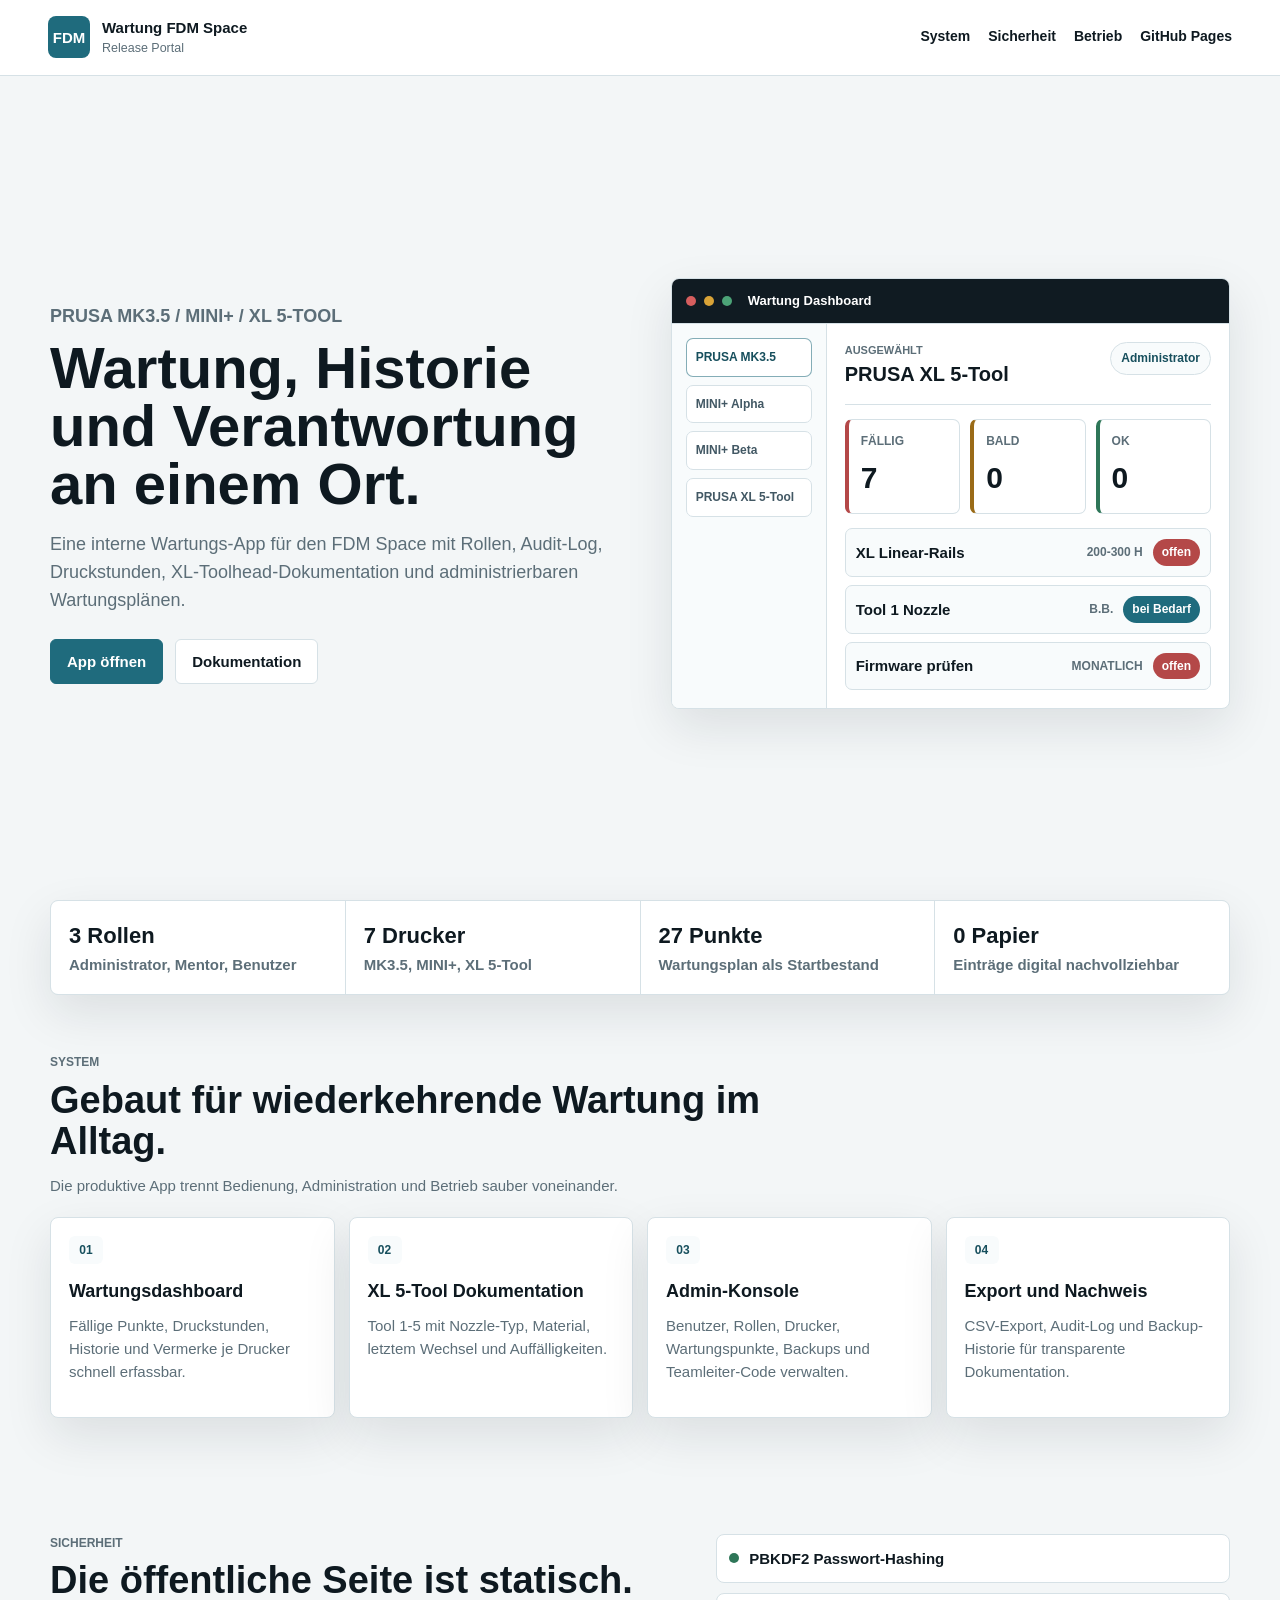
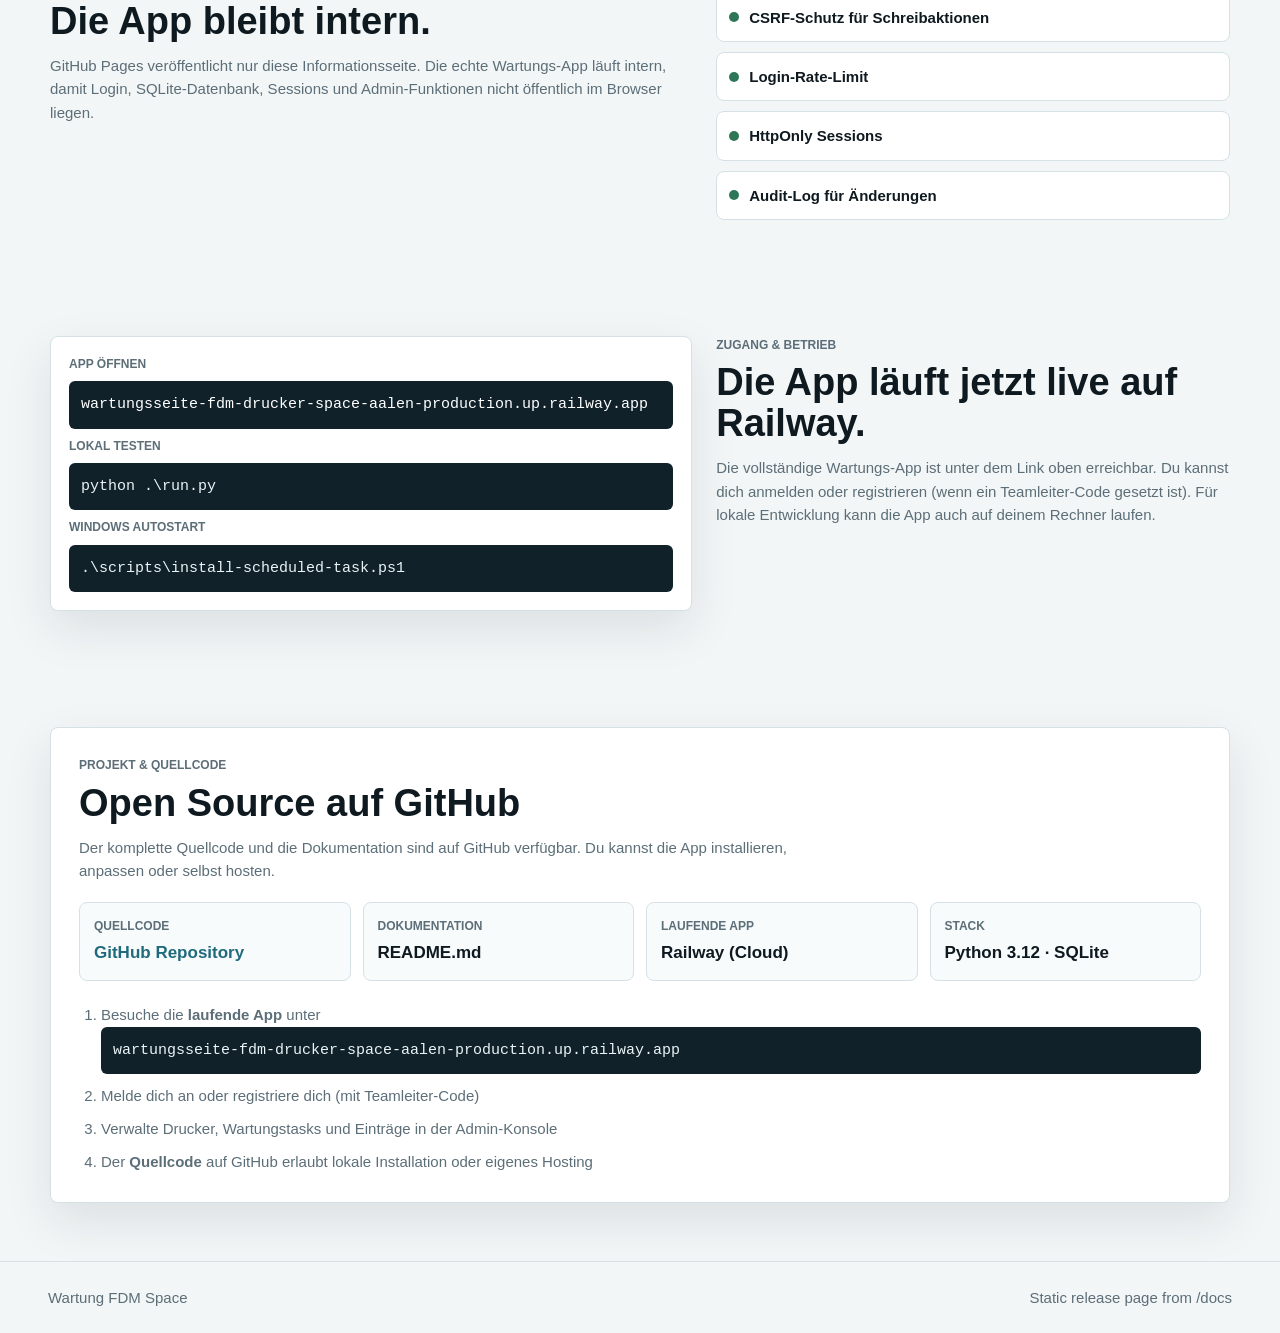
==== commit 07754b29: "4.1 Version Debugging" ====
--- a/docs/index.html
+++ b/docs/index.html
@@ -33,10 +33,10 @@
         <p>
           Eine interne Wartungs-App für den FDM Space mit Rollen, Audit-Log,
           Druckstunden, XL-Toolhead-Dokumentation und administrierbaren
-          Wartungsplaenen.
+          Wartungsplänen.
         </p>
         <div class="hero-actions">
-          <a class="button primary" href="https://wartungsseite-fdm-drucker-space-aalen-production.up.railway.app/" target="_blank">App öffnen</a>
+          <a class="button primary" href="https://wartungsseite-fdm-drucker-space-aalen-production.up.railway.app/" target="_blank" rel="noopener noreferrer">App öffnen</a>
           <a class="button" href="#deployment">Dokumentation</a>
         </div>
       </div>
@@ -58,7 +58,7 @@
           <div class="product-main">
             <div class="product-head">
               <div>
-                <small>Ausgewaehlt</small>
+                <small>Ausgewählt</small>
                 <strong>PRUSA XL 5-Tool</strong>
               </div>
               <em>Administrator</em>
@@ -118,11 +118,11 @@
     <section id="security" class="section split">
       <div>
         <p class="eyebrow">Sicherheit</p>
-        <h2>Die oeffentliche Seite ist statisch. Die App bleibt intern.</h2>
+        <h2>Die öffentliche Seite ist statisch. Die App bleibt intern.</h2>
         <p>
-          GitHub Pages veroeffentlicht nur diese Informationsseite. Die echte Wartungs-App
+          GitHub Pages veröffentlicht nur diese Informationsseite. Die echte Wartungs-App
           läuft intern, damit Login, SQLite-Datenbank, Sessions und Admin-Funktionen
-          nicht oeffentlich im Browser liegen.
+          nicht öffentlich im Browser liegen.
         </p>
       </div>
       <div class="check-list">
@@ -137,7 +137,7 @@
     <section id="deployment" class="section split reverse">
       <div class="code-card">
         <span>App öffnen</span>
-        <code><a href="https://wartungsseite-fdm-drucker-space-aalen-production.up.railway.app/" target="_blank" style="color: #fff; text-decoration: none;">wartungsseite-fdm-drucker-space-aalen-production.up.railway.app</a></code>
+        <code><a href="https://wartungsseite-fdm-drucker-space-aalen-production.up.railway.app/" target="_blank" rel="noopener noreferrer" style="color: #fff; text-decoration: none;">wartungsseite-fdm-drucker-space-aalen-production.up.railway.app</a></code>
         <span>Lokal testen</span>
         <code>python .\run.py</code>
         <span>Windows Autostart</span>
@@ -147,7 +147,7 @@
         <p class="eyebrow">Zugang & Betrieb</p>
         <h2>Die App läuft jetzt live auf Railway.</h2>
         <p>
-          Die vollstaendige Wartungs-App ist unter dem Link oben erreichbar.
+          Die vollständige Wartungs-App ist unter dem Link oben erreichbar.
           Du kannst dich anmelden oder registrieren (wenn ein Teamleiter-Code gesetzt ist).
           Für lokale Entwicklung kann die App auch auf deinem Rechner laufen.
         </p>
@@ -158,12 +158,12 @@
       <div class="section-title">
         <p class="eyebrow">Projekt & Quellcode</p>
         <h2>Open Source auf GitHub</h2>
-        <p>Der komplette Quellcode und die Dokumentation sind auf GitHub verfuegbar. Du kannst die App installieren, anpassen oder selbst hosten.</p>
+        <p>Der komplette Quellcode und die Dokumentation sind auf GitHub verfügbar. Du kannst die App installieren, anpassen oder selbst hosten.</p>
       </div>
       <div class="pages-grid">
         <article class="setting-card">
           <span>Quellcode</span>
-          <strong><a href="https://github.com" target="_blank" style="color: #1f6b7d; text-decoration: none;">GitHub Repository</a></strong>
+          <strong><a href="https://github.com/hudnur111/Wartungsseite-FDM-Drucker-Space-Aalen" target="_blank" rel="noopener noreferrer" style="color: #1f6b7d; text-decoration: none;">GitHub Repository</a></strong>
         </article>
         <article class="setting-card">
           <span>Dokumentation</span>
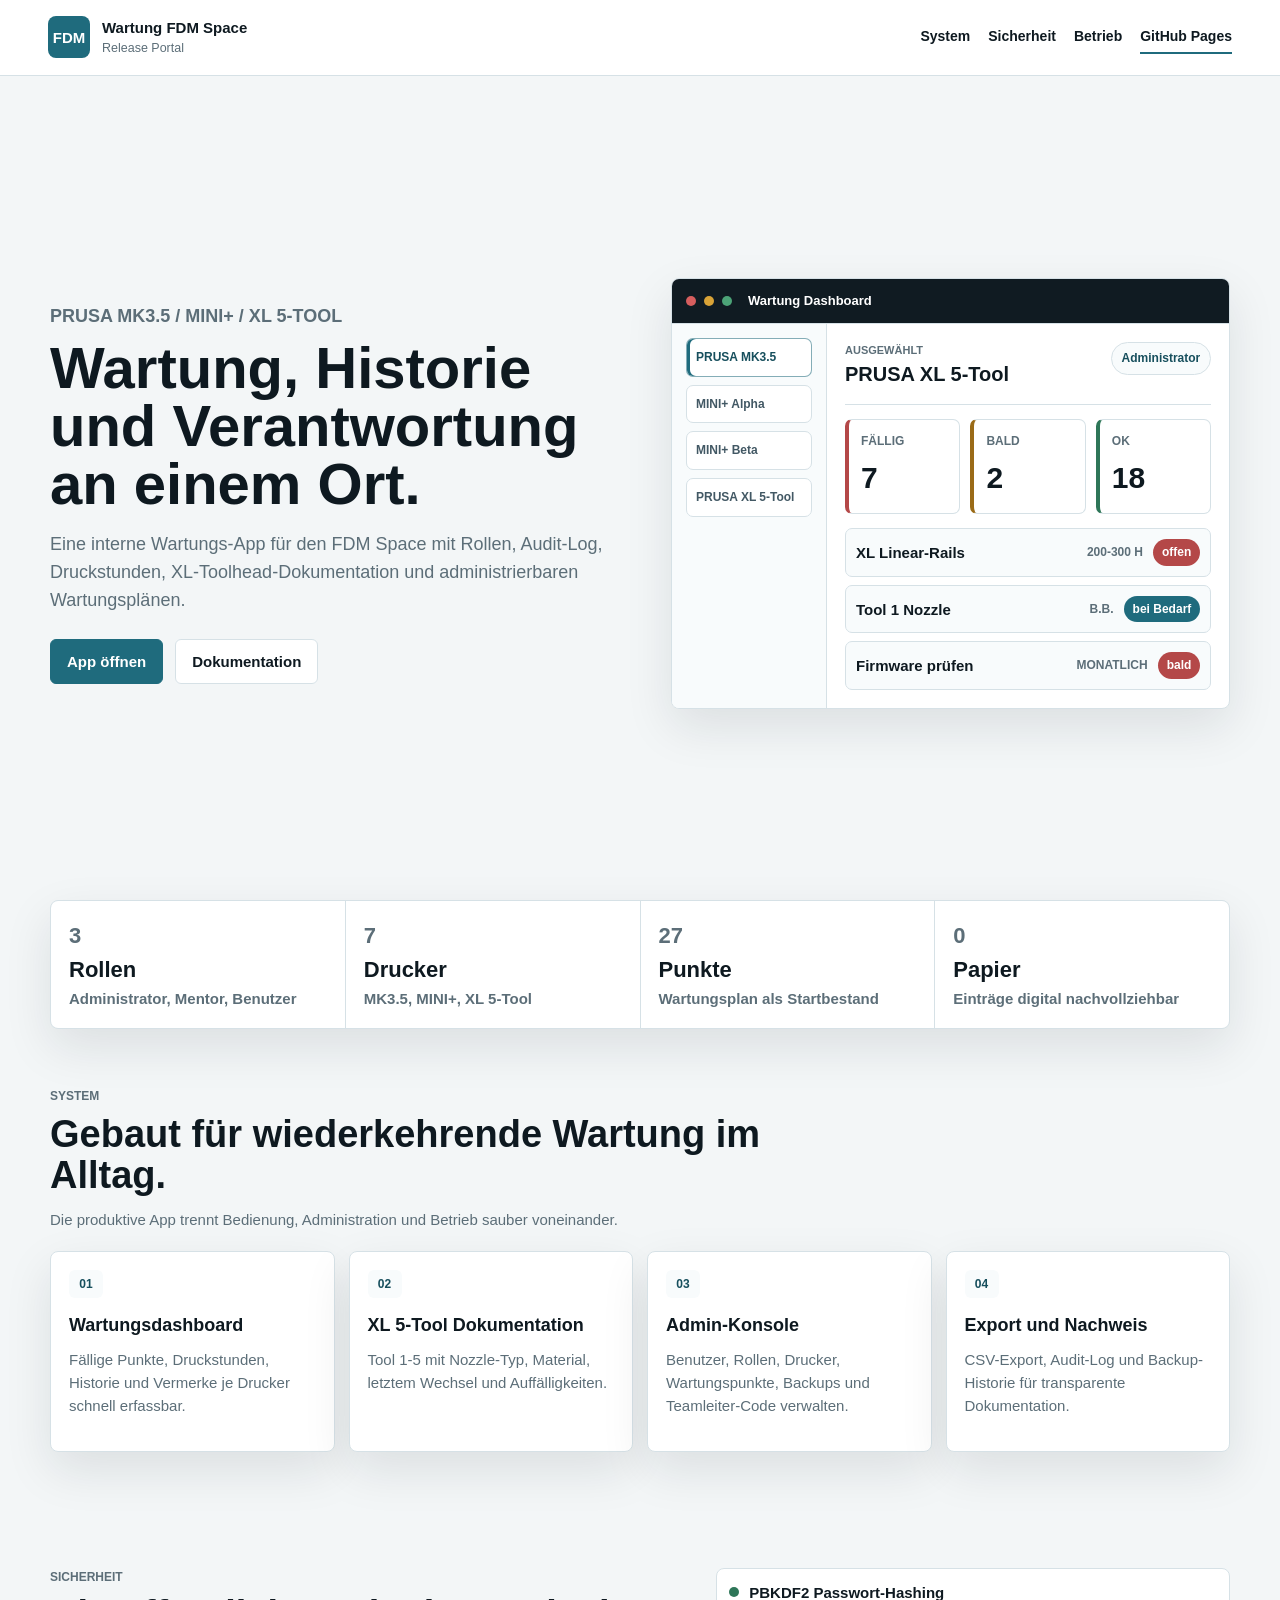
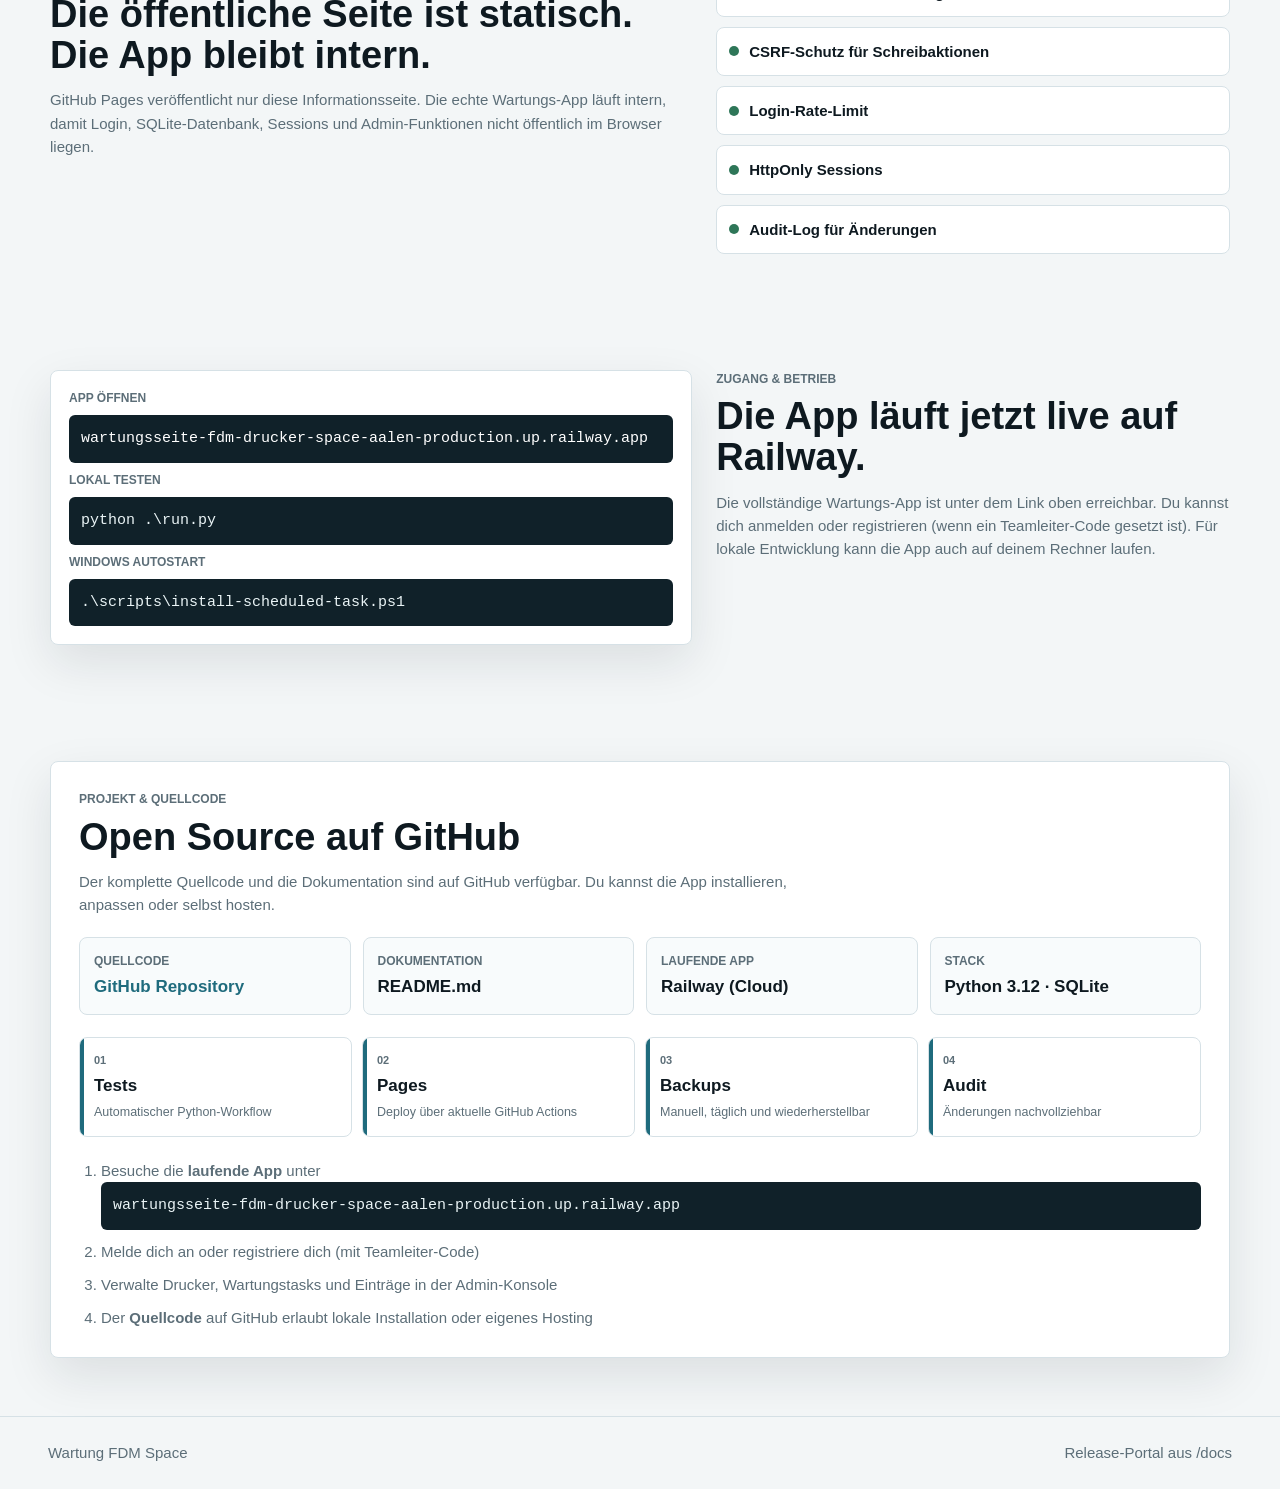
==== commit 133ecd70: "Version 4.2 Verbesserung Doku, Design" ====
--- a/docs/index.html
+++ b/docs/index.html
@@ -3,13 +3,17 @@
 <head>
   <meta charset="utf-8">
   <meta name="viewport" content="width=device-width, initial-scale=1">
-  <title>Wartung FDM Space</title>
+  <title>Wartung FDM Space</title>
   <meta name="description" content="Professionelle Wartungsverwaltung für PRUSA MK3.5, MINI+ und XL 5-Tool Drucker im FDM Space.">
-  <meta name="theme-color" content="#1f6b7d">
-  <link rel="stylesheet" href="assets/site.css">
-</head>
-<body>
-  <header class="site-header">
+  <meta name="theme-color" content="#1f6b7d">
+  <meta property="og:title" content="Wartung FDM Space">
+  <meta property="og:description" content="Wartungsverwaltung für Drucker, Rollen, Audit-Log, Backups und GitHub-Pages-Dokumentation.">
+  <meta property="og:type" content="website">
+  <meta property="og:url" content="https://hudnur111.github.io/Wartungsseite-FDM-Drucker-Space-Aalen/">
+  <link rel="stylesheet" href="assets/site.css">
+</head>
+<body>
+  <header class="site-header">
     <a class="brand" href="#top" aria-label="Wartung FDM Space">
       <span class="brand-mark">FDM</span>
       <span>
@@ -26,10 +30,10 @@
   </header>
 
   <main id="top">
-    <section class="hero">
-      <div class="hero-copy">
-        <p class="eyebrow">PRUSA MK3.5 / MINI+ / XL 5-Tool</p>
-        <h1>Wartung, Historie und Verantwortung an einem Ort.</h1>
+    <section class="hero reveal">
+      <div class="hero-copy">
+        <p class="eyebrow">PRUSA MK3.5 / MINI+ / XL 5-Tool</p>
+        <h1>Wartung, Historie und Verantwortung an einem Ort.</h1>
         <p>
           Eine interne Wartungs-App für den FDM Space mit Rollen, Audit-Log,
           Druckstunden, XL-Toolhead-Dokumentation und administrierbaren
@@ -41,10 +45,10 @@
         </div>
       </div>
 
-      <section class="product-frame" aria-label="Dashboard Vorschau">
-        <div class="product-toolbar">
-          <span class="dot"></span>
-          <span class="dot"></span>
+      <section class="product-frame dashboard-preview" aria-label="Dashboard Vorschau">
+        <div class="product-toolbar">
+          <span class="dot"></span>
+          <span class="dot"></span>
           <span class="dot"></span>
           <strong>Wartung Dashboard</strong>
         </div>
@@ -55,39 +59,39 @@
             <span>MINI+ Beta</span>
             <span>PRUSA XL 5-Tool</span>
           </aside>
-          <div class="product-main">
-            <div class="product-head">
-              <div>
+          <div class="product-main">
+            <div class="product-head">
+              <div>
                 <small>Ausgewählt</small>
-                <strong>PRUSA XL 5-Tool</strong>
-              </div>
-              <em>Administrator</em>
-            </div>
-            <div class="metric-row">
-              <article><span>Fällig</span><strong>7</strong></article>
-              <article><span>Bald</span><strong>0</strong></article>
-              <article><span>Ok</span><strong>0</strong></article>
-            </div>
-            <div class="task-list">
-              <div><strong>XL Linear-Rails</strong><span>200-300 h</span><b>offen</b></div>
-              <div><strong>Tool 1 Nozzle</strong><span>b.B.</span><b class="neutral">bei Bedarf</b></div>
-              <div><strong>Firmware prüfen</strong><span>monatlich</span><b>offen</b></div>
-            </div>
-          </div>
-        </div>
-      </section>
-    </section>
-
-    <section class="trust-strip" aria-label="Kernfunktionen">
-      <div><strong>3 Rollen</strong><span>Administrator, Mentor, Benutzer</span></div>
-      <div><strong>7 Drucker</strong><span>MK3.5, MINI+, XL 5-Tool</span></div>
-      <div><strong>27 Punkte</strong><span>Wartungsplan als Startbestand</span></div>
-      <div><strong>0 Papier</strong><span>Einträge digital nachvollziehbar</span></div>
-    </section>
-
-    <section id="system" class="section">
-      <div class="section-title">
-        <p class="eyebrow">System</p>
+                <strong id="previewDevice">PRUSA XL 5-Tool</strong>
+              </div>
+              <em id="previewRole">Administrator</em>
+            </div>
+            <div class="metric-row">
+              <article><span>Fällig</span><strong id="previewDue">7</strong></article>
+              <article><span>Bald</span><strong id="previewSoon">2</strong></article>
+              <article><span>Ok</span><strong id="previewOk">18</strong></article>
+            </div>
+            <div class="task-list">
+              <div data-preview-row="0"><strong>XL Linear-Rails</strong><span>200-300 h</span><b>offen</b></div>
+              <div data-preview-row="1"><strong>Tool 1 Nozzle</strong><span>b.B.</span><b class="neutral">bei Bedarf</b></div>
+              <div data-preview-row="2"><strong>Firmware prüfen</strong><span>monatlich</span><b>bald</b></div>
+            </div>
+          </div>
+        </div>
+      </section>
+    </section>
+
+    <section class="trust-strip reveal" aria-label="Kernfunktionen">
+      <div><strong><span data-count="3">3</span> Rollen</strong><span>Administrator, Mentor, Benutzer</span></div>
+      <div><strong><span data-count="7">7</span> Drucker</strong><span>MK3.5, MINI+, XL 5-Tool</span></div>
+      <div><strong><span data-count="27">27</span> Punkte</strong><span>Wartungsplan als Startbestand</span></div>
+      <div><strong><span data-count="0">0</span> Papier</strong><span>Einträge digital nachvollziehbar</span></div>
+    </section>
+
+    <section id="system" class="section reveal">
+      <div class="section-title">
+        <p class="eyebrow">System</p>
         <h2>Gebaut für wiederkehrende Wartung im Alltag.</h2>
         <p>Die produktive App trennt Bedienung, Administration und Betrieb sauber voneinander.</p>
       </div>
@@ -115,9 +119,9 @@
       </div>
     </section>
 
-    <section id="security" class="section split">
-      <div>
-        <p class="eyebrow">Sicherheit</p>
+    <section id="security" class="section split reveal">
+      <div>
+        <p class="eyebrow">Sicherheit</p>
         <h2>Die öffentliche Seite ist statisch. Die App bleibt intern.</h2>
         <p>
           GitHub Pages veröffentlicht nur diese Informationsseite. Die echte Wartungs-App
@@ -131,12 +135,12 @@
         <span>Login-Rate-Limit</span>
         <span>HttpOnly Sessions</span>
         <span>Audit-Log für Änderungen</span>
-      </div>
-    </section>
-
-    <section id="deployment" class="section split reverse">
-      <div class="code-card">
-        <span>App öffnen</span>
+      </div>
+    </section>
+
+    <section id="deployment" class="section split reverse reveal">
+      <div class="code-card">
+        <span>App öffnen</span>
         <code><a href="https://wartungsseite-fdm-drucker-space-aalen-production.up.railway.app/" target="_blank" rel="noopener noreferrer" style="color: #fff; text-decoration: none;">wartungsseite-fdm-drucker-space-aalen-production.up.railway.app</a></code>
         <span>Lokal testen</span>
         <code>python .\run.py</code>
@@ -151,13 +155,13 @@
           Du kannst dich anmelden oder registrieren (wenn ein Teamleiter-Code gesetzt ist).
           Für lokale Entwicklung kann die App auch auf deinem Rechner laufen.
         </p>
-      </div>
-    </section>
-
-    <section id="pages" class="section pages-panel">
-      <div class="section-title">
-        <p class="eyebrow">Projekt & Quellcode</p>
-        <h2>Open Source auf GitHub</h2>
+      </div>
+    </section>
+
+    <section id="pages" class="section pages-panel reveal">
+      <div class="section-title">
+        <p class="eyebrow">Projekt & Quellcode</p>
+        <h2>Open Source auf GitHub</h2>
         <p>Der komplette Quellcode und die Dokumentation sind auf GitHub verfügbar. Du kannst die App installieren, anpassen oder selbst hosten.</p>
       </div>
       <div class="pages-grid">
@@ -173,24 +177,30 @@
           <span>Laufende App</span>
           <strong>Railway (Cloud)</strong>
         </article>
-        <article class="setting-card">
-          <span>Stack</span>
-          <strong>Python 3.12 · SQLite</strong>
-        </article>
-      </div>
-      <ol class="steps">
-        <li>Besuche die <strong>laufende App</strong> unter <code>wartungsseite-fdm-drucker-space-aalen-production.up.railway.app</code></li>
-        <li>Melde dich an oder registriere dich (mit Teamleiter-Code)</li>
+        <article class="setting-card">
+          <span>Stack</span>
+          <strong>Python 3.12 · SQLite</strong>
+        </article>
+      </div>
+      <div class="release-rail" aria-label="Release-Qualität">
+        <div><span>01</span><strong>Tests</strong><small>Automatischer Python-Workflow</small></div>
+        <div><span>02</span><strong>Pages</strong><small>Deploy über aktuelle GitHub Actions</small></div>
+        <div><span>03</span><strong>Backups</strong><small>Manuell, täglich und wiederherstellbar</small></div>
+        <div><span>04</span><strong>Audit</strong><small>Änderungen nachvollziehbar</small></div>
+      </div>
+      <ol class="steps">
+        <li>Besuche die <strong>laufende App</strong> unter <code>wartungsseite-fdm-drucker-space-aalen-production.up.railway.app</code></li>
+        <li>Melde dich an oder registriere dich (mit Teamleiter-Code)</li>
         <li>Verwalte Drucker, Wartungstasks und Einträge in der Admin-Konsole</li>
         <li>Der <strong>Quellcode</strong> auf GitHub erlaubt lokale Installation oder eigenes Hosting</li>
       </ol>
     </section>
   </main>
 
-  <footer>
-    <span>Wartung FDM Space</span>
-    <span>Static release page from /docs</span>
-  </footer>
+  <footer>
+    <span>Wartung FDM Space</span>
+    <span>Release-Portal aus /docs</span>
+  </footer>
 
   <script src="assets/site.js"></script>
 </body>
--- a/docs/assets/site.css
+++ b/docs/assets/site.css
@@ -9,10 +9,11 @@
   --accent: #1f6b7d;
   --accent-dark: #174f5d;
   --red: #b44848;
-  --amber: #9a6b17;
-  --green: #2e7658;
-  --shadow: 0 18px 48px rgba(22, 34, 42, .10);
-}
+  --amber: #9a6b17;
+  --green: #2e7658;
+  --shadow: 0 18px 48px rgba(22, 34, 42, .10);
+  --motion: 220ms cubic-bezier(.2, .8, .2, 1);
+}
 
 * {
   box-sizing: border-box;
@@ -31,9 +32,15 @@
   letter-spacing: 0;
 }
 
-a {
-  color: inherit;
-}
+a {
+  color: inherit;
+}
+
+a:focus-visible,
+button:focus-visible {
+  outline: 3px solid rgba(31, 107, 125, .28);
+  outline-offset: 3px;
+}
 
 .site-header {
   position: sticky;
@@ -86,27 +93,47 @@
   font-weight: 800;
 }
 
-nav a {
-  text-decoration: none;
-}
+nav a {
+  position: relative;
+  text-decoration: none;
+}
+
+nav a::after {
+  content: "";
+  position: absolute;
+  left: 0;
+  right: 0;
+  bottom: -6px;
+  height: 2px;
+  transform: scaleX(0);
+  transform-origin: left;
+  background: var(--accent);
+  transition: transform var(--motion);
+}
+
+nav a:hover::after,
+nav a.active::after {
+  transform: scaleX(1);
+}
 
 main {
   width: min(1180px, calc(100% - 36px));
   margin: 0 auto;
 }
 
-.hero {
-  display: grid;
-  grid-template-columns: minmax(0, 1fr) minmax(390px, .95fr);
-  gap: 32px;
-  align-items: center;
+.hero {
+  display: grid;
+  grid-template-columns: minmax(0, 1fr) minmax(390px, .95fr);
+  gap: 32px;
+  align-items: center;
   min-height: calc(100vh - 76px);
   padding: 56px 0 44px;
-}
-
-.hero-copy {
-  min-width: 0;
-}
+}
+
+.hero-copy {
+  min-width: 0;
+  animation: heroCopyIn .56s ease both;
+}
 
 .eyebrow {
   margin: 0 0 8px;
@@ -153,8 +180,8 @@
   margin-top: 24px;
 }
 
-.button {
-  display: inline-flex;
+.button {
+  display: inline-flex;
   align-items: center;
   justify-content: center;
   min-height: 44px;
@@ -163,9 +190,15 @@
   background: #fff;
   color: var(--text);
   font-weight: 900;
-  padding: 10px 16px;
-  text-decoration: none;
-}
+  padding: 10px 16px;
+  text-decoration: none;
+  transition: border-color var(--motion), background var(--motion), color var(--motion), box-shadow var(--motion), transform var(--motion);
+}
+
+.button:hover {
+  transform: translateY(-2px);
+  box-shadow: 0 12px 24px rgba(22, 34, 42, .10);
+}
 
 .button.primary {
   border-color: var(--accent);
@@ -185,10 +218,11 @@
   box-shadow: var(--shadow);
 }
 
-.product-frame {
-  min-width: 0;
-  overflow: hidden;
-}
+.product-frame {
+  min-width: 0;
+  overflow: hidden;
+  animation: previewIn .64s ease .08s both;
+}
 
 .product-toolbar {
   display: flex;
@@ -205,24 +239,27 @@
   font-size: 13px;
 }
 
-.dot {
-  width: 10px;
-  height: 10px;
-  border-radius: 50%;
-  background: #d2dde2;
-}
+.dot {
+  width: 10px;
+  height: 10px;
+  border-radius: 50%;
+  background: #d2dde2;
+  animation: dotPulse 2.8s ease-in-out infinite;
+}
 
 .dot:first-child {
   background: #d65e5e;
 }
 
-.dot:nth-child(2) {
-  background: #d9a337;
-}
-
-.dot:nth-child(3) {
-  background: #4ca377;
-}
+.dot:nth-child(2) {
+  background: #d9a337;
+  animation-delay: .18s;
+}
+
+.dot:nth-child(3) {
+  background: #4ca377;
+  animation-delay: .36s;
+}
 
 .product-layout {
   display: grid;
@@ -250,10 +287,11 @@
   padding: 9px;
 }
 
-.product-layout aside .active {
-  border-color: rgba(31, 107, 125, .55);
-  color: var(--accent-dark);
-}
+.product-layout aside .active {
+  border-color: rgba(31, 107, 125, .55);
+  color: var(--accent-dark);
+  box-shadow: inset 3px 0 0 var(--accent);
+}
 
 .product-main {
   display: grid;
@@ -330,27 +368,40 @@
   text-transform: uppercase;
 }
 
-.metric-row strong {
-  display: block;
-  margin-top: 4px;
-  font-size: 30px;
-}
+.metric-row strong {
+  display: block;
+  margin-top: 4px;
+  font-size: 30px;
+  transition: color var(--motion), transform var(--motion);
+}
+
+.metric-row article:hover strong {
+  transform: translateY(-1px);
+  color: var(--accent-dark);
+}
 
 .task-list {
   display: grid;
   gap: 8px;
 }
 
-.task-list div {
-  display: grid;
+.task-list div {
+  display: grid;
   grid-template-columns: minmax(0, 1fr) auto auto;
   gap: 10px;
   align-items: center;
   border: 1px solid var(--line);
-  border-radius: 7px;
-  background: var(--panel-soft);
-  padding: 10px;
-}
+  border-radius: 7px;
+  background: var(--panel-soft);
+  padding: 10px;
+  transition: border-color var(--motion), background var(--motion), transform var(--motion);
+}
+
+.task-list div.is-updating {
+  border-color: rgba(31, 107, 125, .45);
+  background: #fff;
+  transform: translateX(3px);
+}
 
 .task-list strong {
   min-width: 0;
@@ -364,9 +415,13 @@
   padding: 4px 9px;
 }
 
-.task-list b.neutral {
-  background: var(--accent);
-}
+.task-list b.neutral {
+  background: var(--accent);
+}
+
+.task-list b.positive {
+  background: var(--green);
+}
 
 .trust-strip {
   display: grid;
@@ -376,10 +431,16 @@
   background: var(--line);
 }
 
-.trust-strip div {
-  background: #fff;
-  padding: 18px;
-}
+.trust-strip div {
+  background: #fff;
+  padding: 18px;
+  transition: background var(--motion), transform var(--motion);
+}
+
+.trust-strip div:hover {
+  background: var(--panel-soft);
+  transform: translateY(-2px);
+}
 
 .trust-strip strong,
 .trust-strip span {
@@ -395,9 +456,10 @@
   font-weight: 700;
 }
 
-.section {
-  padding: 58px 0;
-}
+.section {
+  scroll-margin-top: 96px;
+  padding: 58px 0;
+}
 
 .section-title {
   max-width: 760px;
@@ -410,9 +472,17 @@
   gap: 14px;
 }
 
-.cards article {
-  padding: 18px;
-}
+.cards article {
+  padding: 18px;
+  transition: border-color var(--motion), transform var(--motion), box-shadow var(--motion);
+}
+
+.cards article:hover,
+.setting-card:hover {
+  border-color: rgba(31, 107, 125, .38);
+  transform: translateY(-3px);
+  box-shadow: 0 18px 40px rgba(22, 34, 42, .12);
+}
 
 .card-kicker {
   display: inline-flex;
@@ -494,12 +564,13 @@
   margin: 18px 0 22px;
 }
 
-.setting-card {
-  border: 1px solid var(--line);
-  border-radius: 8px;
-  background: var(--panel-soft);
-  padding: 14px;
-}
+.setting-card {
+  border: 1px solid var(--line);
+  border-radius: 8px;
+  background: var(--panel-soft);
+  padding: 14px;
+  transition: border-color var(--motion), transform var(--motion), box-shadow var(--motion);
+}
 
 .setting-card.selected {
   border-color: rgba(31, 107, 125, .55);
@@ -523,12 +594,69 @@
   font-size: 17px;
 }
 
-.steps {
-  display: grid;
-  gap: 10px;
-  margin: 0;
-  padding-left: 22px;
-}
+.steps {
+  display: grid;
+  gap: 10px;
+  margin: 0;
+  padding-left: 22px;
+}
+
+.release-rail {
+  display: grid;
+  grid-template-columns: repeat(4, minmax(0, 1fr));
+  gap: 10px;
+  margin: 18px 0 22px;
+}
+
+.release-rail div {
+  position: relative;
+  overflow: hidden;
+  border: 1px solid var(--line);
+  border-radius: 8px;
+  background: #fff;
+  padding: 14px;
+}
+
+.release-rail div::before {
+  content: "";
+  position: absolute;
+  inset: 0 auto 0 0;
+  width: 4px;
+  background: var(--accent);
+}
+
+.release-rail span,
+.release-rail small,
+.release-rail strong {
+  display: block;
+}
+
+.release-rail span {
+  color: var(--muted);
+  font-size: 11px;
+  font-weight: 900;
+}
+
+.release-rail strong {
+  margin-top: 3px;
+  font-size: 17px;
+}
+
+.release-rail small {
+  margin-top: 4px;
+  color: var(--muted);
+}
+
+.reveal {
+  opacity: 0;
+  transform: translateY(18px);
+  transition: opacity .55s ease, transform .55s ease;
+}
+
+.reveal.visible {
+  opacity: 1;
+  transform: translateY(0);
+}
 
 footer {
   display: flex;
@@ -546,12 +674,27 @@
   padding: 24px;
 }
 
-.not-found-card {
-  width: min(520px, 100%);
-  padding: 28px;
-}
-
-@media (max-width: 980px) {
+.not-found-card {
+  width: min(520px, 100%);
+  padding: 28px;
+}
+
+@keyframes heroCopyIn {
+  from { opacity: 0; transform: translateY(16px); }
+  to { opacity: 1; transform: translateY(0); }
+}
+
+@keyframes previewIn {
+  from { opacity: 0; transform: translateY(18px) scale(.985); }
+  to { opacity: 1; transform: translateY(0) scale(1); }
+}
+
+@keyframes dotPulse {
+  0%, 80%, 100% { transform: scale(1); opacity: .85; }
+  40% { transform: scale(1.18); opacity: 1; }
+}
+
+@media (max-width: 980px) {
   .site-header,
   footer {
     align-items: flex-start;
@@ -565,12 +708,13 @@
   }
 
   .hero,
-  .split,
-  .cards,
-  .trust-strip,
-  .pages-grid {
-    grid-template-columns: 1fr;
-  }
+  .split,
+  .cards,
+  .trust-strip,
+  .pages-grid,
+  .release-rail {
+    grid-template-columns: 1fr;
+  }
 
   .hero {
     min-height: auto;
@@ -610,7 +754,22 @@
     flex-direction: column;
   }
 
-  .pages-panel {
-    padding: 18px;
-  }
-}
+  .pages-panel {
+    padding: 18px;
+  }
+}
+
+@media (prefers-reduced-motion: reduce) {
+  *,
+  *::before,
+  *::after {
+    animation-duration: .001ms !important;
+    scroll-behavior: auto !important;
+    transition-duration: .001ms !important;
+  }
+
+  .reveal {
+    opacity: 1;
+    transform: none;
+  }
+}
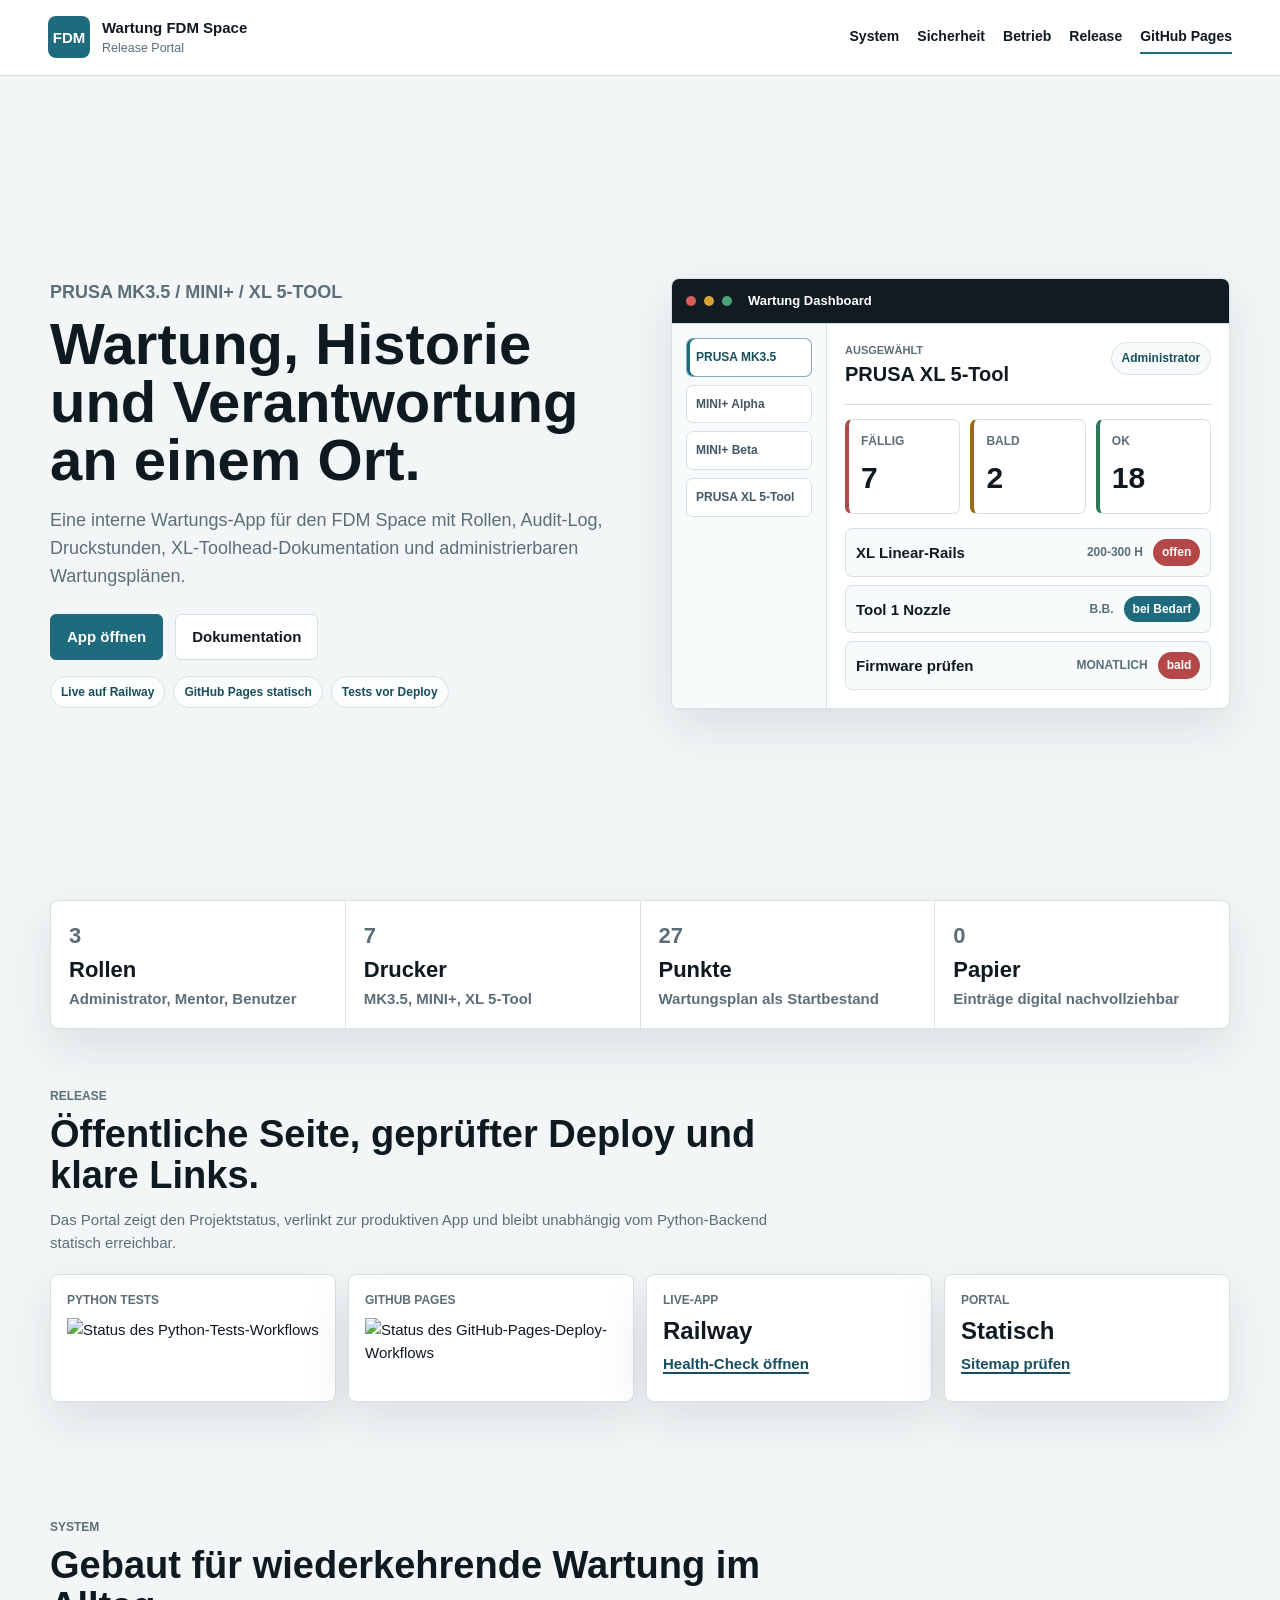
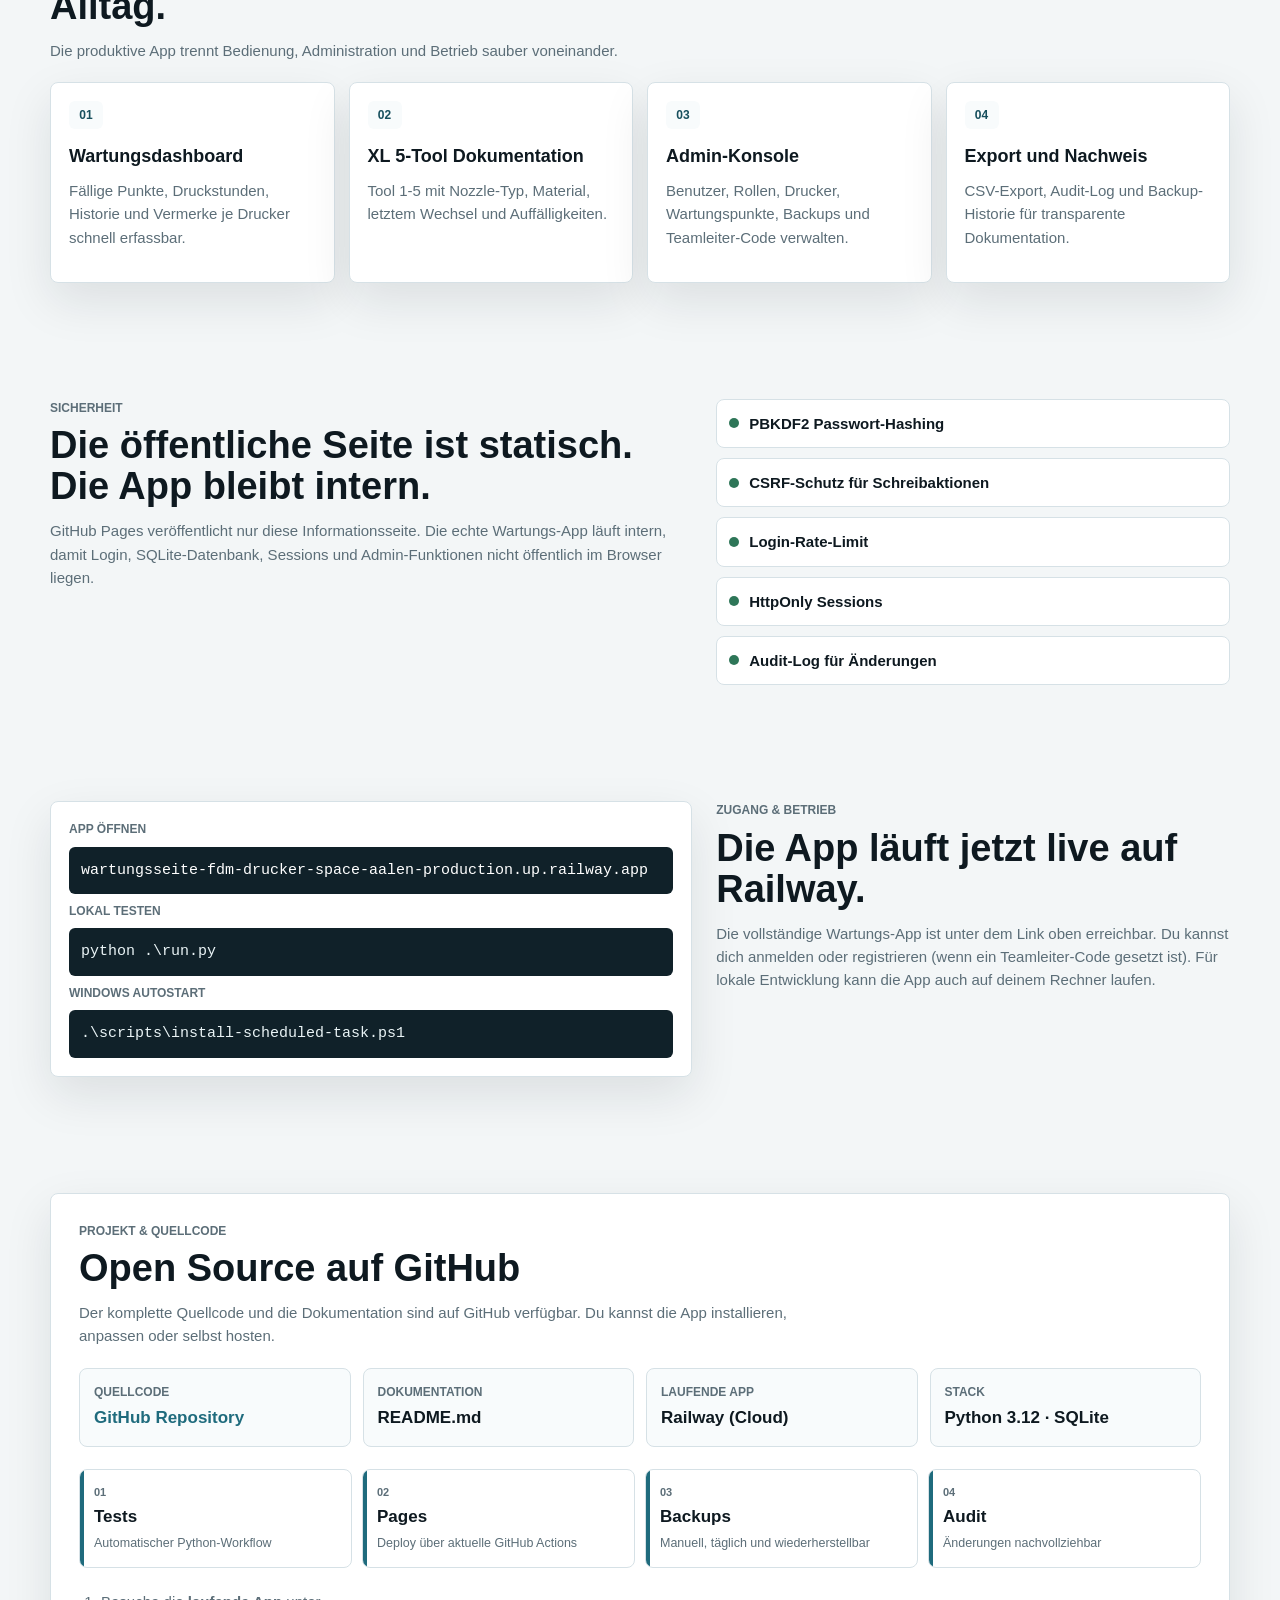
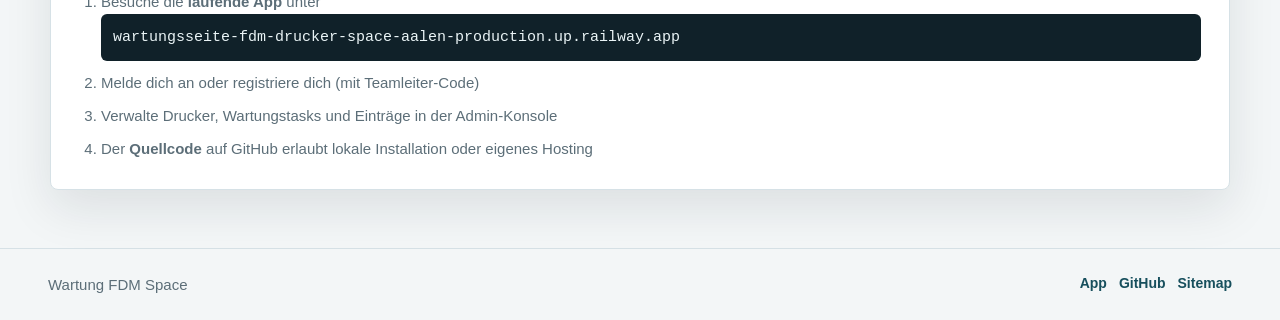
==== commit 1ca802a1: "Version 4.5 Debug Auth System hinzufügen von Passwort vergessen,..." ====
--- a/docs/index.html
+++ b/docs/index.html
@@ -10,9 +10,18 @@
   <meta property="og:description" content="Wartungsverwaltung für Drucker, Rollen, Audit-Log, Backups und GitHub-Pages-Dokumentation.">
   <meta property="og:type" content="website">
   <meta property="og:url" content="https://hudnur111.github.io/Wartungsseite-FDM-Drucker-Space-Aalen/">
+  <meta property="og:site_name" content="Wartung FDM Space">
+  <meta property="og:image" content="https://hudnur111.github.io/Wartungsseite-FDM-Drucker-Space-Aalen/assets/social-card.svg">
+  <meta property="og:image:alt" content="Wartung FDM Space Release-Portal mit Dashboard-Vorschau.">
+  <meta name="twitter:card" content="summary_large_image">
+  <meta name="application-name" content="Wartung FDM Space">
+  <link rel="canonical" href="https://hudnur111.github.io/Wartungsseite-FDM-Drucker-Space-Aalen/">
+  <link rel="icon" href="assets/favicon.svg" type="image/svg+xml">
+  <link rel="manifest" href="site.webmanifest">
   <link rel="stylesheet" href="assets/site.css">
 </head>
 <body>
+  <a class="skip-link" href="#top">Zum Inhalt springen</a>
   <header class="site-header">
     <a class="brand" href="#top" aria-label="Wartung FDM Space">
       <span class="brand-mark">FDM</span>
@@ -22,14 +31,15 @@
       </span>
     </a>
     <nav aria-label="Seitennavigation">
-      <a href="#system">System</a>
-      <a href="#security">Sicherheit</a>
-      <a href="#deployment">Betrieb</a>
-      <a href="#pages">GitHub Pages</a>
-    </nav>
-  </header>
-
-  <main id="top">
+      <a href="#system">System</a>
+      <a href="#security">Sicherheit</a>
+      <a href="#deployment">Betrieb</a>
+      <a href="#release">Release</a>
+      <a href="#pages">GitHub Pages</a>
+    </nav>
+  </header>
+
+  <main id="top" tabindex="-1">
     <section class="hero reveal">
       <div class="hero-copy">
         <p class="eyebrow">PRUSA MK3.5 / MINI+ / XL 5-Tool</p>
@@ -39,11 +49,16 @@
           Druckstunden, XL-Toolhead-Dokumentation und administrierbaren
           Wartungsplänen.
         </p>
-        <div class="hero-actions">
+        <div class="hero-actions">
           <a class="button primary" href="https://wartungsseite-fdm-drucker-space-aalen-production.up.railway.app/" target="_blank" rel="noopener noreferrer">App öffnen</a>
-          <a class="button" href="#deployment">Dokumentation</a>
-        </div>
-      </div>
+          <a class="button" href="#deployment">Dokumentation</a>
+        </div>
+        <div class="hero-badges" aria-label="Release-Status">
+          <span>Live auf Railway</span>
+          <span>GitHub Pages statisch</span>
+          <span>Tests vor Deploy</span>
+        </div>
+      </div>
 
       <section class="product-frame dashboard-preview" aria-label="Dashboard Vorschau">
         <div class="product-toolbar">
@@ -89,6 +104,34 @@
       <div><strong><span data-count="0">0</span> Papier</strong><span>Einträge digital nachvollziehbar</span></div>
     </section>
 
+    <section id="release" class="section reveal">
+      <div class="section-title">
+        <p class="eyebrow">Release</p>
+        <h2>Öffentliche Seite, geprüfter Deploy und klare Links.</h2>
+        <p>Das Portal zeigt den Projektstatus, verlinkt zur produktiven App und bleibt unabhängig vom Python-Backend statisch erreichbar.</p>
+      </div>
+      <div class="status-grid">
+        <article class="status-card">
+          <span>Python Tests</span>
+          <img src="https://github.com/hudnur111/Wartungsseite-FDM-Drucker-Space-Aalen/actions/workflows/tests.yml/badge.svg" alt="Status des Python-Tests-Workflows">
+        </article>
+        <article class="status-card">
+          <span>GitHub Pages</span>
+          <img src="https://github.com/hudnur111/Wartungsseite-FDM-Drucker-Space-Aalen/actions/workflows/pages.yml/badge.svg" alt="Status des GitHub-Pages-Deploy-Workflows">
+        </article>
+        <article class="status-card">
+          <span>Live-App</span>
+          <strong>Railway</strong>
+          <a href="https://wartungsseite-fdm-drucker-space-aalen-production.up.railway.app/healthz" target="_blank" rel="noopener noreferrer">Health-Check öffnen</a>
+        </article>
+        <article class="status-card">
+          <span>Portal</span>
+          <strong>Statisch</strong>
+          <a href="sitemap.xml">Sitemap prüfen</a>
+        </article>
+      </div>
+    </section>
+
     <section id="system" class="section reveal">
       <div class="section-title">
         <p class="eyebrow">System</p>
@@ -199,7 +242,11 @@
 
   <footer>
     <span>Wartung FDM Space</span>
-    <span>Release-Portal aus /docs</span>
+    <nav class="footer-links" aria-label="Fußnavigation">
+      <a href="https://wartungsseite-fdm-drucker-space-aalen-production.up.railway.app/" target="_blank" rel="noopener noreferrer">App</a>
+      <a href="https://github.com/hudnur111/Wartungsseite-FDM-Drucker-Space-Aalen" target="_blank" rel="noopener noreferrer">GitHub</a>
+      <a href="sitemap.xml">Sitemap</a>
+    </nav>
   </footer>
 
   <script src="assets/site.js"></script>
--- a/docs/assets/site.css
+++ b/docs/assets/site.css
@@ -36,10 +36,35 @@
   color: inherit;
 }
 
+img {
+  display: block;
+  max-width: 100%;
+  height: auto;
+}
+
 a:focus-visible,
 button:focus-visible {
   outline: 3px solid rgba(31, 107, 125, .28);
   outline-offset: 3px;
+}
+
+.skip-link {
+  position: fixed;
+  left: 16px;
+  top: 12px;
+  z-index: 30;
+  transform: translateY(-150%);
+  border-radius: 6px;
+  background: #102129;
+  color: #fff;
+  font-weight: 900;
+  padding: 10px 14px;
+  text-decoration: none;
+  transition: transform var(--motion);
+}
+
+.skip-link:focus {
+  transform: translateY(0);
 }
 
 .site-header {
@@ -173,12 +198,29 @@
   font-size: 18px;
 }
 
-.hero-actions {
-  display: flex;
-  flex-wrap: wrap;
-  gap: 12px;
-  margin-top: 24px;
-}
+.hero-actions {
+  display: flex;
+  flex-wrap: wrap;
+  gap: 12px;
+  margin-top: 24px;
+}
+
+.hero-badges {
+  display: flex;
+  flex-wrap: wrap;
+  gap: 8px;
+  margin-top: 16px;
+}
+
+.hero-badges span {
+  border: 1px solid var(--line);
+  border-radius: 999px;
+  background: rgba(255, 255, 255, .76);
+  color: var(--accent-dark);
+  font-size: 12px;
+  font-weight: 900;
+  padding: 6px 10px;
+}
 
 .button {
   display: inline-flex;
@@ -557,12 +599,55 @@
   padding: 28px;
 }
 
-.pages-grid {
-  display: grid;
-  grid-template-columns: repeat(4, 1fr);
-  gap: 12px;
-  margin: 18px 0 22px;
-}
+.pages-grid {
+  display: grid;
+  grid-template-columns: repeat(4, 1fr);
+  gap: 12px;
+  margin: 18px 0 22px;
+}
+
+.status-grid {
+  display: grid;
+  grid-template-columns: repeat(4, minmax(0, 1fr));
+  gap: 12px;
+}
+
+.status-card {
+  display: grid;
+  align-content: start;
+  gap: 8px;
+  min-height: 128px;
+  border: 1px solid var(--line);
+  border-radius: 8px;
+  background: var(--panel);
+  box-shadow: var(--shadow);
+  padding: 16px;
+}
+
+.status-card span {
+  color: var(--muted);
+  font-size: 12px;
+  font-weight: 900;
+  text-transform: uppercase;
+}
+
+.status-card strong {
+  color: var(--text);
+  font-size: 24px;
+  line-height: 1.1;
+}
+
+.status-card a {
+  color: var(--accent-dark);
+  font-weight: 900;
+  text-decoration-thickness: 2px;
+  text-underline-offset: 3px;
+}
+
+.status-card img {
+  width: fit-content;
+  min-height: 20px;
+}
 
 .setting-card {
   border: 1px solid var(--line);
@@ -658,15 +743,32 @@
   transform: translateY(0);
 }
 
-footer {
-  display: flex;
-  justify-content: space-between;
-  gap: 16px;
-  border-top: 1px solid var(--line);
+footer {
+  display: flex;
+  justify-content: space-between;
+  gap: 16px;
+  border-top: 1px solid var(--line);
   margin-top: 40px;
   padding: 24px 48px;
-  color: var(--muted);
-}
+  color: var(--muted);
+}
+
+.footer-links {
+  display: flex;
+  flex-wrap: wrap;
+  gap: 12px;
+  font-weight: 900;
+}
+
+.footer-links a {
+  color: var(--accent-dark);
+  text-decoration: none;
+}
+
+.footer-links a:hover {
+  text-decoration: underline;
+  text-underline-offset: 3px;
+}
 
 .not-found {
   display: grid;
@@ -712,6 +814,7 @@
   .cards,
   .trust-strip,
   .pages-grid,
+  .status-grid,
   .release-rail {
     grid-template-columns: 1fr;
   }
